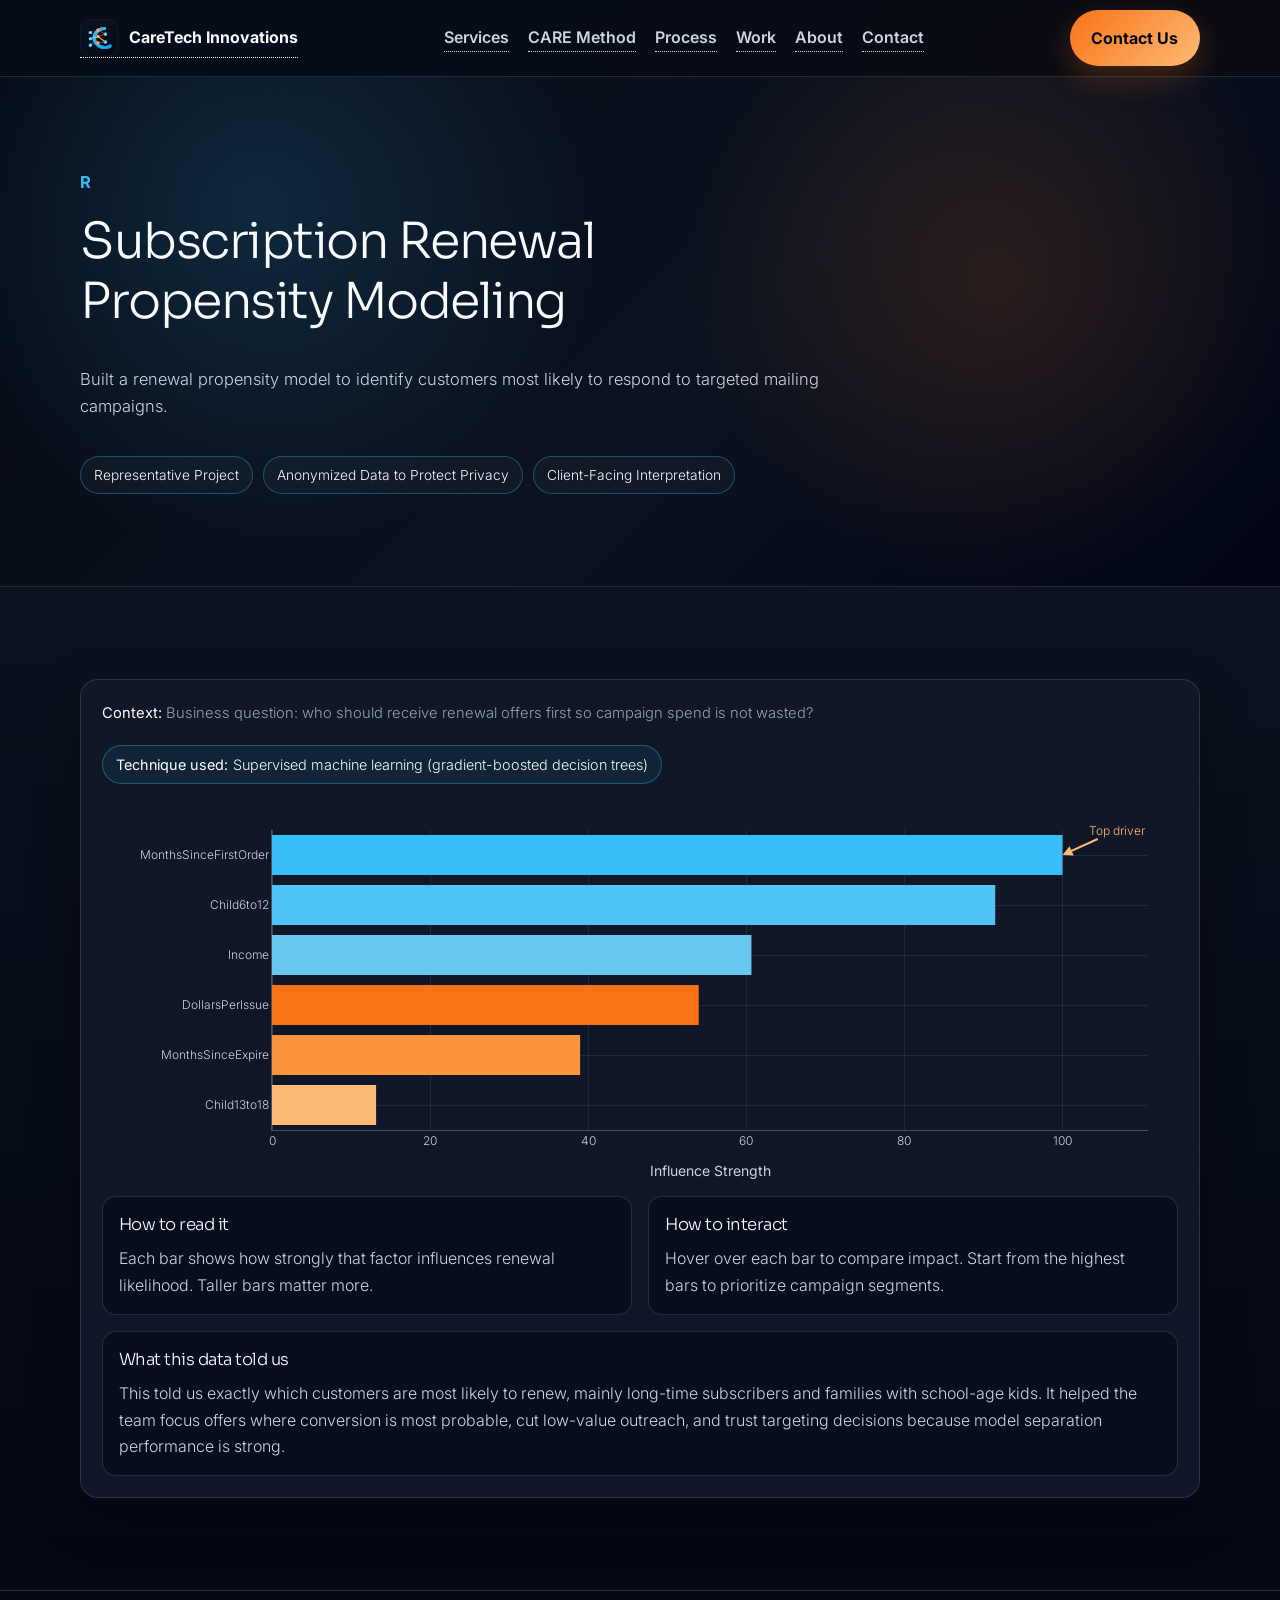
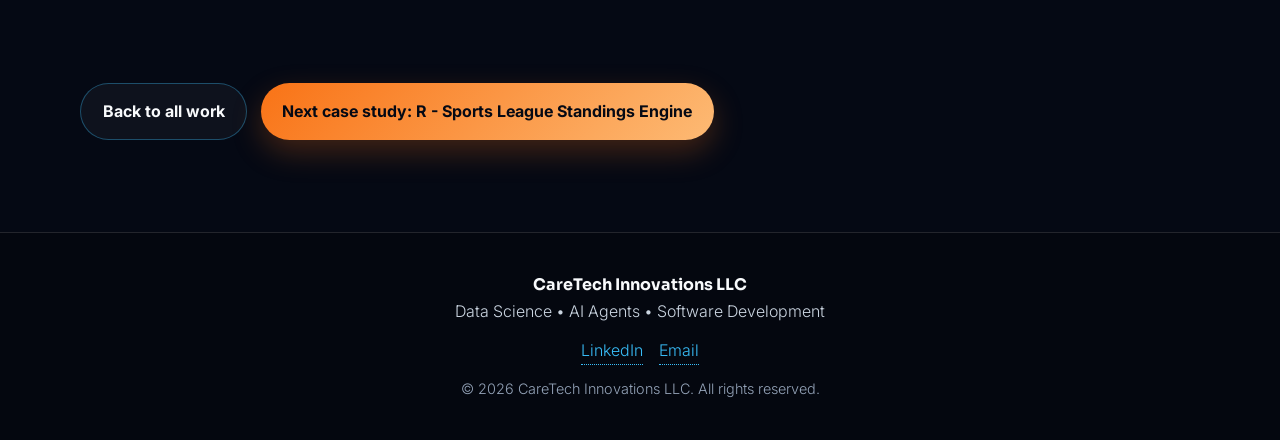
==== case.html @ e0ca9575 "Improvements" ====
<!DOCTYPE html>
<html lang="en">
  <head>
    <meta charset="utf-8" />
    <meta name="viewport" content="width=device-width, initial-scale=1" />
    <title>Case Details | CareTech Innovations LLC</title>
    <meta
      name="description"
      content="Focused case details with one interactive dashboard, interpretation, and concise business conclusions."
    />
    <link rel="preconnect" href="https://fonts.googleapis.com" />
    <link rel="preconnect" href="https://fonts.gstatic.com" crossorigin />
    <link
      href="https://fonts.googleapis.com/css2?family=Inter:wght@400;500;600;700;800&family=Sora:wght@500;600;700;800&display=swap"
      rel="stylesheet"
    />
    <link rel="stylesheet" href="assets/css/main.css" />
    <link rel="stylesheet" href="assets/css/custom.css" />
    <noscript><link rel="stylesheet" href="assets/css/noscript.css" /></noscript>
  </head>
  <body data-page="case">
    <header class="site-header">
      <div class="container nav-wrap">
        <a class="brand" href="index.html#top" aria-label="CareTech Innovations homepage">
          <img src="images/caretech-logo.svg" alt="CareTech Innovations logo" />
          <span>CareTech Innovations</span>
        </a>
        <nav class="site-nav" aria-label="Primary navigation">
          <a href="index.html#services">Services</a>
          <a href="index.html#care">CARE Method</a>
          <a href="index.html#process">Process</a>
          <a href="work.html">Work</a>
          <a href="index.html#about">About</a>
          <a href="index.html#contact">Contact</a>
        </nav>
        <a class="btn btn-primary nav-cta" href="index.html#contact">Contact Us</a>
      </div>
    </header>

    <main id="top">
      <section class="section work-hero">
        <div class="container">
          <header class="section-head">
            <p id="case-track" class="eyebrow">Case</p>
            <h1 id="case-title">Case title</h1>
            <p id="case-summary"></p>
          </header>
          <div class="work-hero-tags">
            <span>Representative Project</span>
            <span>Anonymized Data to Protect Privacy</span>
            <span>Client-Facing Interpretation</span>
          </div>
        </div>
      </section>

      <section class="section section-alt">
        <div class="container">
          <article class="chart-panel case-panel">
            <p class="work-meta case-context"><strong>Context:</strong> <span id="case-context"></span></p>
            <p class="case-technique"><strong>Technique used:</strong> <span id="case-technique"></span></p>

            <div class="demo-controls is-hidden" id="case-controls">
              <button type="button" class="filter-chip metric-chip is-active" data-metric="distance_km">Distance</button>
              <button type="button" class="filter-chip metric-chip" data-metric="climb_m">Climb</button>
              <button type="button" class="filter-chip metric-chip" data-metric="activity_count">Volume</button>
            </div>

            <div id="case-chart" class="chart-canvas" aria-label="Case chart"></div>

            <div id="sql-viewer" class="sql-viewer is-hidden">
              <div class="demo-controls">
                <label for="sql-case-select">SQL scenario</label>
                <select id="sql-case-select"></select>
              </div>
              <p id="sql-case-question" class="work-meta"></p>
              <pre id="sql-case-query" class="sql-query-block"></pre>
              <div class="table-wrap">
                <table class="result-table">
                  <thead>
                    <tr id="sql-case-head"></tr>
                  </thead>
                  <tbody id="sql-case-body"></tbody>
                </table>
              </div>
            </div>

            <div class="case-guidance-grid">
              <article class="guidance-card">
                <h3>How to read it</h3>
                <p id="case-how-read"></p>
              </article>
              <article class="guidance-card">
                <h3>How to interact</h3>
                <p id="case-interact"></p>
              </article>
            </div>

            <article class="case-conclusion">
              <h3>What this data told us</h3>
              <p id="case-conclusion"></p>
            </article>
          </article>
        </div>
      </section>

      <section class="section">
        <div class="container">
          <div class="case-nav">
            <a class="btn btn-secondary" href="work.html">Back to all work</a>
            <a id="next-case-link" class="btn btn-primary" href="work.html">Next case study</a>
          </div>
        </div>
      </section>
    </main>

    <footer class="site-footer">
      <div class="container footer-wrap">
        <p class="footer-brand">CareTech Innovations LLC</p>
        <p>Data Science • AI Agents • Software Development</p>
        <div class="footer-links" aria-label="Social and contact links">
          <a
            href="https://www.linkedin.com/in/carlos-ribadeneira-espinoza"
            target="_blank"
            rel="noopener noreferrer"
          >
            LinkedIn
          </a>
          <a href="mailto:carlos@caretechstudio.com">Email</a>
        </div>
        <p class="copyright">© 2026 CareTech Innovations LLC. All rights reserved.</p>
      </div>
    </footer>

    <script src="https://cdn.plot.ly/plotly-2.35.2.min.js"></script>
    <script src="assets/js/dashboard.js"></script>
  </body>
</html>
---- assets/css/main.css ----
@import url(fontawesome-all.min.css);
@import 'https://fonts.googleapis.com/css?family=Source+Sans+Pro:300,400';

/*
	Stellar by HTML5 UP
	html5up.net | @ajlkn
	Free for personal and commercial use under the CCA 3.0 license (html5up.net/license)
*/

html, body, div, span, applet, object,
iframe, h1, h2, h3, h4, h5, h6, p, blockquote,
pre, a, abbr, acronym, address, big, cite,
code, del, dfn, em, img, ins, kbd, q, s, samp,
small, strike, strong, sub, sup, tt, var, b,
u, i, center, dl, dt, dd, ol, ul, li, fieldset,
form, label, legend, table, caption, tbody,
tfoot, thead, tr, th, td, article, aside,
canvas, details, embed, figure, figcaption,
footer, header, hgroup, menu, nav, output, ruby,
section, summary, time, mark, audio, video {
	margin: 0;
	padding: 0;
	border: 0;
	font-size: 100%;
	font: inherit;
	vertical-align: baseline;}

article, aside, details, figcaption, figure,
footer, header, hgroup, menu, nav, section {
	display: block;}

body {
	line-height: 1;
}

ol, ul {
	list-style: none;
}

blockquote, q {
	quotes: none;
}

	blockquote:before, blockquote:after, q:before, q:after {
		content: '';
		content: none;
	}

table {
	border-collapse: collapse;
	border-spacing: 0;
}

body {
	-webkit-text-size-adjust: none;
}

mark {
	background-color: transparent;
	color: inherit;
}

input::-moz-focus-inner {
	border: 0;
	padding: 0;
}

input, select, textarea {
	-moz-appearance: none;
	-webkit-appearance: none;
	-ms-appearance: none;
	appearance: none;
}

/* Basic */

	@-ms-viewport {
		width: device-width;
	}

	body {
		-ms-overflow-style: scrollbar;
	}

	@media screen and (max-width: 480px) {

		html, body {
			min-width: 320px;
		}

	}

	html {
		box-sizing: border-box;
	}

	*, *:before, *:after {
		box-sizing: inherit;
	}

	body {
		background-color: #935d8c;
		background-image: url("images/overlay.png"), -moz-linear-gradient(45deg, #e37682 15%, #5f4d93 85%);
		background-image: url("images/overlay.png"), -webkit-linear-gradient(45deg, #e37682 15%, #5f4d93 85%);
		background-image: url("images/overlay.png"), -ms-linear-gradient(45deg, #e37682 15%, #5f4d93 85%);
		background-image: url("images/overlay.png"), linear-gradient(45deg, #e37682 15%, #5f4d93 85%);
	}

		body.is-preload *, body.is-preload *:before, body.is-preload *:after {
			-moz-animation: none !important;
			-webkit-animation: none !important;
			-ms-animation: none !important;
			animation: none !important;
			-moz-transition: none !important;
			-webkit-transition: none !important;
			-ms-transition: none !important;
			transition: none !important;
		}

/* Type */

	body {
		background-color: #935d8c;
		color: rgba(255, 255, 255, 0.65);
	}

	body, input, select, textarea {
		font-family: "Source Sans Pro", Helvetica, sans-serif;
		font-size: 17pt;
		font-weight: 300;
		line-height: 1.65;
	}

		@media screen and (max-width: 1680px) {

			body, input, select, textarea {
				font-size: 14pt;
			}

		}

		@media screen and (max-width: 1280px) {

			body, input, select, textarea {
				font-size: 12pt;
			}

		}

		@media screen and (max-width: 360px) {

			body, input, select, textarea {
				font-size: 11pt;
			}

		}

	a {
		-moz-transition: color 0.2s ease, border-bottom 0.2s ease;
		-webkit-transition: color 0.2s ease, border-bottom 0.2s ease;
		-ms-transition: color 0.2s ease, border-bottom 0.2s ease;
		transition: color 0.2s ease, border-bottom 0.2s ease;
		text-decoration: none;
		border-bottom: dotted 1px;
		color: inherit;
	}

		a:hover {
			border-bottom-color: transparent;
		}

	strong, b {
		font-weight: 400;
	}

	em, i {
		font-style: italic;
	}

	p {
		margin: 0 0 2em 0;
	}

		p.content {
			-moz-columns: 20em 2;
			-webkit-columns: 20em 2;
			-ms-columns: 20em 2;
			columns: 20em 2;
			-moz-column-gap: 2em;
			-webkit-column-gap: 2em;
			-ms-column-gap: 2em;
			column-gap: 2em;
			text-align: justify;
		}

	h1, h2, h3, h4, h5, h6 {
		font-weight: 300;
		line-height: 1.5;
		margin: 0 0 0.7em 0;
		letter-spacing: -0.025em;
	}

		h1 a, h2 a, h3 a, h4 a, h5 a, h6 a {
			color: inherit;
			text-decoration: none;
		}

	h1 {
		font-size: 2.5em;
		line-height: 1.2;
	}

	h2 {
		font-size: 1.5em;
	}

	h3 {
		font-size: 1.25em;
	}

	h4 {
		font-size: 1.1em;
	}

	h5 {
		font-size: 0.9em;
	}

	h6 {
		font-size: 0.7em;
	}

	@media screen and (max-width: 736px) {

		h1 {
			font-size: 2em;
		}

	}

	sub {
		font-size: 0.8em;
		position: relative;
		top: 0.5em;
	}

	sup {
		font-size: 0.8em;
		position: relative;
		top: -0.5em;
	}

	blockquote {
		border-left: solid 4px;
		font-style: italic;
		margin: 0 0 2em 0;
		padding: 0.5em 0 0.5em 2em;
	}

	code {
		border-radius: 8px;
		border: solid 1px;
		font-family: "Courier New", monospace;
		font-size: 0.9em;
		margin: 0 0.25em;
		padding: 0.25em 0.65em;
	}

	pre {
		-webkit-overflow-scrolling: touch;
		font-family: "Courier New", monospace;
		font-size: 0.9em;
		margin: 0 0 2em 0;
	}

		pre code {
			display: block;
			line-height: 1.75;
			padding: 1em 1.5em;
			overflow-x: auto;
		}

	hr {
		border: 0;
		border-bottom: solid 1px;
		margin: 2em 0;
	}

		hr.major {
			margin: 3em 0;
		}

	.align-left {
		text-align: left;
	}

	.align-center {
		text-align: center;
	}

	.align-right {
		text-align: right;
	}

	input, select, textarea {
		color: #ffffff;
	}

	a:hover {
		color: #ffffff;
	}

	strong, b {
		color: #ffffff;
	}

	h1, h2, h3, h4, h5, h6 {
		color: #ffffff;
	}

	blockquote {
		border-left-color: rgba(255, 255, 255, 0.35);
	}

	code {
		background: rgba(255, 255, 255, 0.075);
		border-color: rgba(255, 255, 255, 0.35);
	}

	hr {
		border-bottom-color: rgba(255, 255, 255, 0.35);
	}

/* Row */

	.row {
		display: flex;
		flex-wrap: wrap;
		box-sizing: border-box;
		align-items: stretch;
	}

		.row > * {
			box-sizing: border-box;
		}

		.row.gtr-uniform > * > :last-child {
			margin-bottom: 0;
		}

		.row.aln-left {
			justify-content: flex-start;
		}

		.row.aln-center {
			justify-content: center;
		}

		.row.aln-right {
			justify-content: flex-end;
		}

		.row.aln-top {
			align-items: flex-start;
		}

		.row.aln-middle {
			align-items: center;
		}

		.row.aln-bottom {
			align-items: flex-end;
		}

		.row > .imp {
			order: -1;
		}

		.row > .col-1 {
			width: 8.33333%;
		}

		.row > .off-1 {
			margin-left: 8.33333%;
		}

		.row > .col-2 {
			width: 16.66667%;
		}

		.row > .off-2 {
			margin-left: 16.66667%;
		}

		.row > .col-3 {
			width: 25%;
		}

		.row > .off-3 {
			margin-left: 25%;
		}

		.row > .col-4 {
			width: 33.33333%;
		}

		.row > .off-4 {
			margin-left: 33.33333%;
		}

		.row > .col-5 {
			width: 41.66667%;
		}

		.row > .off-5 {
			margin-left: 41.66667%;
		}

		.row > .col-6 {
			width: 50%;
		}

		.row > .off-6 {
			margin-left: 50%;
		}

		.row > .col-7 {
			width: 58.33333%;
		}

		.row > .off-7 {
			margin-left: 58.33333%;
		}

		.row > .col-8 {
			width: 66.66667%;
		}

		.row > .off-8 {
			margin-left: 66.66667%;
		}

		.row > .col-9 {
			width: 75%;
		}

		.row > .off-9 {
			margin-left: 75%;
		}

		.row > .col-10 {
			width: 83.33333%;
		}

		.row > .off-10 {
			margin-left: 83.33333%;
		}

		.row > .col-11 {
			width: 91.66667%;
		}

		.row > .off-11 {
			margin-left: 91.66667%;
		}

		.row > .col-12 {
			width: 100%;
		}

		.row > .off-12 {
			margin-left: 100%;
		}

		.row.gtr-0 {
			margin-top: 0;
			margin-left: 0em;
		}

			.row.gtr-0 > * {
				padding: 0 0 0 0em;
			}

			.row.gtr-0.gtr-uniform {
				margin-top: 0em;
			}

				.row.gtr-0.gtr-uniform > * {
					padding-top: 0em;
				}

		.row.gtr-25 {
			margin-top: 0;
			margin-left: -0.375em;
		}

			.row.gtr-25 > * {
				padding: 0 0 0 0.375em;
			}

			.row.gtr-25.gtr-uniform {
				margin-top: -0.375em;
			}

				.row.gtr-25.gtr-uniform > * {
					padding-top: 0.375em;
				}

		.row.gtr-50 {
			margin-top: 0;
			margin-left: -0.75em;
		}

			.row.gtr-50 > * {
				padding: 0 0 0 0.75em;
			}

			.row.gtr-50.gtr-uniform {
				margin-top: -0.75em;
			}

				.row.gtr-50.gtr-uniform > * {
					padding-top: 0.75em;
				}

		.row {
			margin-top: 0;
			margin-left: -1.5em;
		}

			.row > * {
				padding: 0 0 0 1.5em;
			}

			.row.gtr-uniform {
				margin-top: -1.5em;
			}

				.row.gtr-uniform > * {
					padding-top: 1.5em;
				}

		.row.gtr-150 {
			margin-top: 0;
			margin-left: -2.25em;
		}

			.row.gtr-150 > * {
				padding: 0 0 0 2.25em;
			}

			.row.gtr-150.gtr-uniform {
				margin-top: -2.25em;
			}

				.row.gtr-150.gtr-uniform > * {
					padding-top: 2.25em;
				}

		.row.gtr-200 {
			margin-top: 0;
			margin-left: -3em;
		}

			.row.gtr-200 > * {
				padding: 0 0 0 3em;
			}

			.row.gtr-200.gtr-uniform {
				margin-top: -3em;
			}

				.row.gtr-200.gtr-uniform > * {
					padding-top: 3em;
				}

		@media screen and (max-width: 1680px) {

			.row {
				display: flex;
				flex-wrap: wrap;
				box-sizing: border-box;
				align-items: stretch;
			}

				.row > * {
					box-sizing: border-box;
				}

				.row.gtr-uniform > * > :last-child {
					margin-bottom: 0;
				}

				.row.aln-left {
					justify-content: flex-start;
				}

				.row.aln-center {
					justify-content: center;
				}

				.row.aln-right {
					justify-content: flex-end;
				}

				.row.aln-top {
					align-items: flex-start;
				}

				.row.aln-middle {
					align-items: center;
				}

				.row.aln-bottom {
					align-items: flex-end;
				}

				.row > .imp-xlarge {
					order: -1;
				}

				.row > .col-1-xlarge {
					width: 8.33333%;
				}

				.row > .off-1-xlarge {
					margin-left: 8.33333%;
				}

				.row > .col-2-xlarge {
					width: 16.66667%;
				}

				.row > .off-2-xlarge {
					margin-left: 16.66667%;
				}

				.row > .col-3-xlarge {
					width: 25%;
				}

				.row > .off-3-xlarge {
					margin-left: 25%;
				}

				.row > .col-4-xlarge {
					width: 33.33333%;
				}

				.row > .off-4-xlarge {
					margin-left: 33.33333%;
				}

				.row > .col-5-xlarge {
					width: 41.66667%;
				}

				.row > .off-5-xlarge {
					margin-left: 41.66667%;
				}

				.row > .col-6-xlarge {
					width: 50%;
				}

				.row > .off-6-xlarge {
					margin-left: 50%;
				}

				.row > .col-7-xlarge {
					width: 58.33333%;
				}

				.row > .off-7-xlarge {
					margin-left: 58.33333%;
				}

				.row > .col-8-xlarge {
					width: 66.66667%;
				}

				.row > .off-8-xlarge {
					margin-left: 66.66667%;
				}

				.row > .col-9-xlarge {
					width: 75%;
				}

				.row > .off-9-xlarge {
					margin-left: 75%;
				}

				.row > .col-10-xlarge {
					width: 83.33333%;
				}

				.row > .off-10-xlarge {
					margin-left: 83.33333%;
				}

				.row > .col-11-xlarge {
					width: 91.66667%;
				}

				.row > .off-11-xlarge {
					margin-left: 91.66667%;
				}

				.row > .col-12-xlarge {
					width: 100%;
				}

				.row > .off-12-xlarge {
					margin-left: 100%;
				}

				.row.gtr-0 {
					margin-top: 0;
					margin-left: 0em;
				}

					.row.gtr-0 > * {
						padding: 0 0 0 0em;
					}

					.row.gtr-0.gtr-uniform {
						margin-top: 0em;
					}

						.row.gtr-0.gtr-uniform > * {
							padding-top: 0em;
						}

				.row.gtr-25 {
					margin-top: 0;
					margin-left: -0.375em;
				}

					.row.gtr-25 > * {
						padding: 0 0 0 0.375em;
					}

					.row.gtr-25.gtr-uniform {
						margin-top: -0.375em;
					}

						.row.gtr-25.gtr-uniform > * {
							padding-top: 0.375em;
						}

				.row.gtr-50 {
					margin-top: 0;
					margin-left: -0.75em;
				}

					.row.gtr-50 > * {
						padding: 0 0 0 0.75em;
					}

					.row.gtr-50.gtr-uniform {
						margin-top: -0.75em;
					}

						.row.gtr-50.gtr-uniform > * {
							padding-top: 0.75em;
						}

				.row {
					margin-top: 0;
					margin-left: -1.5em;
				}

					.row > * {
						padding: 0 0 0 1.5em;
					}

					.row.gtr-uniform {
						margin-top: -1.5em;
					}

						.row.gtr-uniform > * {
							padding-top: 1.5em;
						}

				.row.gtr-150 {
					margin-top: 0;
					margin-left: -2.25em;
				}

					.row.gtr-150 > * {
						padding: 0 0 0 2.25em;
					}

					.row.gtr-150.gtr-uniform {
						margin-top: -2.25em;
					}

						.row.gtr-150.gtr-uniform > * {
							padding-top: 2.25em;
						}

				.row.gtr-200 {
					margin-top: 0;
					margin-left: -3em;
				}

					.row.gtr-200 > * {
						padding: 0 0 0 3em;
					}

					.row.gtr-200.gtr-uniform {
						margin-top: -3em;
					}

						.row.gtr-200.gtr-uniform > * {
							padding-top: 3em;
						}

		}

		@media screen and (max-width: 1280px) {

			.row {
				display: flex;
				flex-wrap: wrap;
				box-sizing: border-box;
				align-items: stretch;
			}

				.row > * {
					box-sizing: border-box;
				}

				.row.gtr-uniform > * > :last-child {
					margin-bottom: 0;
				}

				.row.aln-left {
					justify-content: flex-start;
				}

				.row.aln-center {
					justify-content: center;
				}

				.row.aln-right {
					justify-content: flex-end;
				}

				.row.aln-top {
					align-items: flex-start;
				}

				.row.aln-middle {
					align-items: center;
				}

				.row.aln-bottom {
					align-items: flex-end;
				}

				.row > .imp-large {
					order: -1;
				}

				.row > .col-1-large {
					width: 8.33333%;
				}

				.row > .off-1-large {
					margin-left: 8.33333%;
				}

				.row > .col-2-large {
					width: 16.66667%;
				}

				.row > .off-2-large {
					margin-left: 16.66667%;
				}

				.row > .col-3-large {
					width: 25%;
				}

				.row > .off-3-large {
					margin-left: 25%;
				}

				.row > .col-4-large {
					width: 33.33333%;
				}

				.row > .off-4-large {
					margin-left: 33.33333%;
				}

				.row > .col-5-large {
					width: 41.66667%;
				}

				.row > .off-5-large {
					margin-left: 41.66667%;
				}

				.row > .col-6-large {
					width: 50%;
				}

				.row > .off-6-large {
					margin-left: 50%;
				}

				.row > .col-7-large {
					width: 58.33333%;
				}

				.row > .off-7-large {
					margin-left: 58.33333%;
				}

				.row > .col-8-large {
					width: 66.66667%;
				}

				.row > .off-8-large {
					margin-left: 66.66667%;
				}

				.row > .col-9-large {
					width: 75%;
				}

				.row > .off-9-large {
					margin-left: 75%;
				}

				.row > .col-10-large {
					width: 83.33333%;
				}

				.row > .off-10-large {
					margin-left: 83.33333%;
				}

				.row > .col-11-large {
					width: 91.66667%;
				}

				.row > .off-11-large {
					margin-left: 91.66667%;
				}

				.row > .col-12-large {
					width: 100%;
				}

				.row > .off-12-large {
					margin-left: 100%;
				}

				.row.gtr-0 {
					margin-top: 0;
					margin-left: 0em;
				}

					.row.gtr-0 > * {
						padding: 0 0 0 0em;
					}

					.row.gtr-0.gtr-uniform {
						margin-top: 0em;
					}

						.row.gtr-0.gtr-uniform > * {
							padding-top: 0em;
						}

				.row.gtr-25 {
					margin-top: 0;
					margin-left: -0.375em;
				}

					.row.gtr-25 > * {
						padding: 0 0 0 0.375em;
					}

					.row.gtr-25.gtr-uniform {
						margin-top: -0.375em;
					}

						.row.gtr-25.gtr-uniform > * {
							padding-top: 0.375em;
						}

				.row.gtr-50 {
					margin-top: 0;
					margin-left: -0.75em;
				}

					.row.gtr-50 > * {
						padding: 0 0 0 0.75em;
					}

					.row.gtr-50.gtr-uniform {
						margin-top: -0.75em;
					}

						.row.gtr-50.gtr-uniform > * {
							padding-top: 0.75em;
						}

				.row {
					margin-top: 0;
					margin-left: -1.5em;
				}

					.row > * {
						padding: 0 0 0 1.5em;
					}

					.row.gtr-uniform {
						margin-top: -1.5em;
					}

						.row.gtr-uniform > * {
							padding-top: 1.5em;
						}

				.row.gtr-150 {
					margin-top: 0;
					margin-left: -2.25em;
				}

					.row.gtr-150 > * {
						padding: 0 0 0 2.25em;
					}

					.row.gtr-150.gtr-uniform {
						margin-top: -2.25em;
					}

						.row.gtr-150.gtr-uniform > * {
							padding-top: 2.25em;
						}

				.row.gtr-200 {
					margin-top: 0;
					margin-left: -3em;
				}

					.row.gtr-200 > * {
						padding: 0 0 0 3em;
					}

					.row.gtr-200.gtr-uniform {
						margin-top: -3em;
					}

						.row.gtr-200.gtr-uniform > * {
							padding-top: 3em;
						}

		}

		@media screen and (max-width: 980px) {

			.row {
				display: flex;
				flex-wrap: wrap;
				box-sizing: border-box;
				align-items: stretch;
			}

				.row > * {
					box-sizing: border-box;
				}

				.row.gtr-uniform > * > :last-child {
					margin-bottom: 0;
				}

				.row.aln-left {
					justify-content: flex-start;
				}

				.row.aln-center {
					justify-content: center;
				}

				.row.aln-right {
					justify-content: flex-end;
				}

				.row.aln-top {
					align-items: flex-start;
				}

				.row.aln-middle {
					align-items: center;
				}

				.row.aln-bottom {
					align-items: flex-end;
				}

				.row > .imp-medium {
					order: -1;
				}

				.row > .col-1-medium {
					width: 8.33333%;
				}

				.row > .off-1-medium {
					margin-left: 8.33333%;
				}

				.row > .col-2-medium {
					width: 16.66667%;
				}

				.row > .off-2-medium {
					margin-left: 16.66667%;
				}

				.row > .col-3-medium {
					width: 25%;
				}

				.row > .off-3-medium {
					margin-left: 25%;
				}

				.row > .col-4-medium {
					width: 33.33333%;
				}

				.row > .off-4-medium {
					margin-left: 33.33333%;
				}

				.row > .col-5-medium {
					width: 41.66667%;
				}

				.row > .off-5-medium {
					margin-left: 41.66667%;
				}

				.row > .col-6-medium {
					width: 50%;
				}

				.row > .off-6-medium {
					margin-left: 50%;
				}

				.row > .col-7-medium {
					width: 58.33333%;
				}

				.row > .off-7-medium {
					margin-left: 58.33333%;
				}

				.row > .col-8-medium {
					width: 66.66667%;
				}

				.row > .off-8-medium {
					margin-left: 66.66667%;
				}

				.row > .col-9-medium {
					width: 75%;
				}

				.row > .off-9-medium {
					margin-left: 75%;
				}

				.row > .col-10-medium {
					width: 83.33333%;
				}

				.row > .off-10-medium {
					margin-left: 83.33333%;
				}

				.row > .col-11-medium {
					width: 91.66667%;
				}

				.row > .off-11-medium {
					margin-left: 91.66667%;
				}

				.row > .col-12-medium {
					width: 100%;
				}

				.row > .off-12-medium {
					margin-left: 100%;
				}

				.row.gtr-0 {
					margin-top: 0;
					margin-left: 0em;
				}

					.row.gtr-0 > * {
						padding: 0 0 0 0em;
					}

					.row.gtr-0.gtr-uniform {
						margin-top: 0em;
					}

						.row.gtr-0.gtr-uniform > * {
							padding-top: 0em;
						}

				.row.gtr-25 {
					margin-top: 0;
					margin-left: -0.375em;
				}

					.row.gtr-25 > * {
						padding: 0 0 0 0.375em;
					}

					.row.gtr-25.gtr-uniform {
						margin-top: -0.375em;
					}

						.row.gtr-25.gtr-uniform > * {
							padding-top: 0.375em;
						}

				.row.gtr-50 {
					margin-top: 0;
					margin-left: -0.75em;
				}

					.row.gtr-50 > * {
						padding: 0 0 0 0.75em;
					}

					.row.gtr-50.gtr-uniform {
						margin-top: -0.75em;
					}

						.row.gtr-50.gtr-uniform > * {
							padding-top: 0.75em;
						}

				.row {
					margin-top: 0;
					margin-left: -1.5em;
				}

					.row > * {
						padding: 0 0 0 1.5em;
					}

					.row.gtr-uniform {
						margin-top: -1.5em;
					}

						.row.gtr-uniform > * {
							padding-top: 1.5em;
						}

				.row.gtr-150 {
					margin-top: 0;
					margin-left: -2.25em;
				}

					.row.gtr-150 > * {
						padding: 0 0 0 2.25em;
					}

					.row.gtr-150.gtr-uniform {
						margin-top: -2.25em;
					}

						.row.gtr-150.gtr-uniform > * {
							padding-top: 2.25em;
						}

				.row.gtr-200 {
					margin-top: 0;
					margin-left: -3em;
				}

					.row.gtr-200 > * {
						padding: 0 0 0 3em;
					}

					.row.gtr-200.gtr-uniform {
						margin-top: -3em;
					}

						.row.gtr-200.gtr-uniform > * {
							padding-top: 3em;
						}

		}

		@media screen and (max-width: 736px) {

			.row {
				display: flex;
				flex-wrap: wrap;
				box-sizing: border-box;
				align-items: stretch;
			}

				.row > * {
					box-sizing: border-box;
				}

				.row.gtr-uniform > * > :last-child {
					margin-bottom: 0;
				}

				.row.aln-left {
					justify-content: flex-start;
				}

				.row.aln-center {
					justify-content: center;
				}

				.row.aln-right {
					justify-content: flex-end;
				}

				.row.aln-top {
					align-items: flex-start;
				}

				.row.aln-middle {
					align-items: center;
				}

				.row.aln-bottom {
					align-items: flex-end;
				}

				.row > .imp-small {
					order: -1;
				}

				.row > .col-1-small {
					width: 8.33333%;
				}

				.row > .off-1-small {
					margin-left: 8.33333%;
				}

				.row > .col-2-small {
					width: 16.66667%;
				}

				.row > .off-2-small {
					margin-left: 16.66667%;
				}

				.row > .col-3-small {
					width: 25%;
				}

				.row > .off-3-small {
					margin-left: 25%;
				}

				.row > .col-4-small {
					width: 33.33333%;
				}

				.row > .off-4-small {
					margin-left: 33.33333%;
				}

				.row > .col-5-small {
					width: 41.66667%;
				}

				.row > .off-5-small {
					margin-left: 41.66667%;
				}

				.row > .col-6-small {
					width: 50%;
				}

				.row > .off-6-small {
					margin-left: 50%;
				}

				.row > .col-7-small {
					width: 58.33333%;
				}

				.row > .off-7-small {
					margin-left: 58.33333%;
				}

				.row > .col-8-small {
					width: 66.66667%;
				}

				.row > .off-8-small {
					margin-left: 66.66667%;
				}

				.row > .col-9-small {
					width: 75%;
				}

				.row > .off-9-small {
					margin-left: 75%;
				}

				.row > .col-10-small {
					width: 83.33333%;
				}

				.row > .off-10-small {
					margin-left: 83.33333%;
				}

				.row > .col-11-small {
					width: 91.66667%;
				}

				.row > .off-11-small {
					margin-left: 91.66667%;
				}

				.row > .col-12-small {
					width: 100%;
				}

				.row > .off-12-small {
					margin-left: 100%;
				}

				.row.gtr-0 {
					margin-top: 0;
					margin-left: 0em;
				}

					.row.gtr-0 > * {
						padding: 0 0 0 0em;
					}

					.row.gtr-0.gtr-uniform {
						margin-top: 0em;
					}

						.row.gtr-0.gtr-uniform > * {
							padding-top: 0em;
						}

				.row.gtr-25 {
					margin-top: 0;
					margin-left: -0.25em;
				}

					.row.gtr-25 > * {
						padding: 0 0 0 0.25em;
					}

					.row.gtr-25.gtr-uniform {
						margin-top: -0.25em;
					}

						.row.gtr-25.gtr-uniform > * {
							padding-top: 0.25em;
						}

				.row.gtr-50 {
					margin-top: 0;
					margin-left: -0.5em;
				}

					.row.gtr-50 > * {
						padding: 0 0 0 0.5em;
					}

					.row.gtr-50.gtr-uniform {
						margin-top: -0.5em;
					}

						.row.gtr-50.gtr-uniform > * {
							padding-top: 0.5em;
						}

				.row {
					margin-top: 0;
					margin-left: -1em;
				}

					.row > * {
						padding: 0 0 0 1em;
					}

					.row.gtr-uniform {
						margin-top: -1em;
					}

						.row.gtr-uniform > * {
							padding-top: 1em;
						}

				.row.gtr-150 {
					margin-top: 0;
					margin-left: -1.5em;
				}

					.row.gtr-150 > * {
						padding: 0 0 0 1.5em;
					}

					.row.gtr-150.gtr-uniform {
						margin-top: -1.5em;
					}

						.row.gtr-150.gtr-uniform > * {
							padding-top: 1.5em;
						}

				.row.gtr-200 {
					margin-top: 0;
					margin-left: -2em;
				}

					.row.gtr-200 > * {
						padding: 0 0 0 2em;
					}

					.row.gtr-200.gtr-uniform {
						margin-top: -2em;
					}

						.row.gtr-200.gtr-uniform > * {
							padding-top: 2em;
						}

		}

		@media screen and (max-width: 480px) {

			.row {
				display: flex;
				flex-wrap: wrap;
				box-sizing: border-box;
				align-items: stretch;
			}

				.row > * {
					box-sizing: border-box;
				}

				.row.gtr-uniform > * > :last-child {
					margin-bottom: 0;
				}

				.row.aln-left {
					justify-content: flex-start;
				}

				.row.aln-center {
					justify-content: center;
				}

				.row.aln-right {
					justify-content: flex-end;
				}

				.row.aln-top {
					align-items: flex-start;
				}

				.row.aln-middle {
					align-items: center;
				}

				.row.aln-bottom {
					align-items: flex-end;
				}

				.row > .imp-xsmall {
					order: -1;
				}

				.row > .col-1-xsmall {
					width: 8.33333%;
				}

				.row > .off-1-xsmall {
					margin-left: 8.33333%;
				}

				.row > .col-2-xsmall {
					width: 16.66667%;
				}

				.row > .off-2-xsmall {
					margin-left: 16.66667%;
				}

				.row > .col-3-xsmall {
					width: 25%;
				}

				.row > .off-3-xsmall {
					margin-left: 25%;
				}

				.row > .col-4-xsmall {
					width: 33.33333%;
				}

				.row > .off-4-xsmall {
					margin-left: 33.33333%;
				}

				.row > .col-5-xsmall {
					width: 41.66667%;
				}

				.row > .off-5-xsmall {
					margin-left: 41.66667%;
				}

				.row > .col-6-xsmall {
					width: 50%;
				}

				.row > .off-6-xsmall {
					margin-left: 50%;
				}

				.row > .col-7-xsmall {
					width: 58.33333%;
				}

				.row > .off-7-xsmall {
					margin-left: 58.33333%;
				}

				.row > .col-8-xsmall {
					width: 66.66667%;
				}

				.row > .off-8-xsmall {
					margin-left: 66.66667%;
				}

				.row > .col-9-xsmall {
					width: 75%;
				}

				.row > .off-9-xsmall {
					margin-left: 75%;
				}

				.row > .col-10-xsmall {
					width: 83.33333%;
				}

				.row > .off-10-xsmall {
					margin-left: 83.33333%;
				}

				.row > .col-11-xsmall {
					width: 91.66667%;
				}

				.row > .off-11-xsmall {
					margin-left: 91.66667%;
				}

				.row > .col-12-xsmall {
					width: 100%;
				}

				.row > .off-12-xsmall {
					margin-left: 100%;
				}

				.row.gtr-0 {
					margin-top: 0;
					margin-left: 0em;
				}

					.row.gtr-0 > * {
						padding: 0 0 0 0em;
					}

					.row.gtr-0.gtr-uniform {
						margin-top: 0em;
					}

						.row.gtr-0.gtr-uniform > * {
							padding-top: 0em;
						}

				.row.gtr-25 {
					margin-top: 0;
					margin-left: -0.3125em;
				}

					.row.gtr-25 > * {
						padding: 0 0 0 0.3125em;
					}

					.row.gtr-25.gtr-uniform {
						margin-top: -0.3125em;
					}

						.row.gtr-25.gtr-uniform > * {
							padding-top: 0.3125em;
						}

				.row.gtr-50 {
					margin-top: 0;
					margin-left: -0.625em;
				}

					.row.gtr-50 > * {
						padding: 0 0 0 0.625em;
					}

					.row.gtr-50.gtr-uniform {
						margin-top: -0.625em;
					}

						.row.gtr-50.gtr-uniform > * {
							padding-top: 0.625em;
						}

				.row {
					margin-top: 0;
					margin-left: -1.25em;
				}

					.row > * {
						padding: 0 0 0 1.25em;
					}

					.row.gtr-uniform {
						margin-top: -1.25em;
					}

						.row.gtr-uniform > * {
							padding-top: 1.25em;
						}

				.row.gtr-150 {
					margin-top: 0;
					margin-left: -1.875em;
				}

					.row.gtr-150 > * {
						padding: 0 0 0 1.875em;
					}

					.row.gtr-150.gtr-uniform {
						margin-top: -1.875em;
					}

						.row.gtr-150.gtr-uniform > * {
							padding-top: 1.875em;
						}

				.row.gtr-200 {
					margin-top: 0;
					margin-left: -2.5em;
				}

					.row.gtr-200 > * {
						padding: 0 0 0 2.5em;
					}

					.row.gtr-200.gtr-uniform {
						margin-top: -2.5em;
					}

						.row.gtr-200.gtr-uniform > * {
							padding-top: 2.5em;
						}

		}

/* Box */

	.box {
		border-radius: 8px;
		border: solid;
		margin-bottom: 2em;
		padding: 1.5em;
	}

		.box > :last-child,
		.box > :last-child > :last-child,
		.box > :last-child > :last-child > :last-child {
			margin-bottom: 0;
		}

		.box.alt {
			border: 0;
			border-radius: 0;
			padding: 0;
		}

	.box {
		border-color: rgba(255, 255, 255, 0.35);
	}

/* Button */

	input[type="submit"],
	input[type="reset"],
	input[type="button"],
	button,
	.button {
		-moz-appearance: none;
		-webkit-appearance: none;
		-ms-appearance: none;
		appearance: none;
		-moz-transition: background-color 0.2s ease-in-out, color 0.2s ease-in-out;
		-webkit-transition: background-color 0.2s ease-in-out, color 0.2s ease-in-out;
		-ms-transition: background-color 0.2s ease-in-out, color 0.2s ease-in-out;
		transition: background-color 0.2s ease-in-out, color 0.2s ease-in-out;
		border-radius: 8px;
		border: 0;
		cursor: pointer;
		display: inline-block;
		font-weight: 300;
		height: 2.75em;
		line-height: 2.75em;
		min-width: 9.25em;
		padding: 0 1.5em;
		text-align: center;
		text-decoration: none;
		white-space: nowrap;
	}

		input[type="submit"].icon,
		input[type="reset"].icon,
		input[type="button"].icon,
		button.icon,
		.button.icon {
			padding-left: 1.35em;
		}

			input[type="submit"].icon:before,
			input[type="reset"].icon:before,
			input[type="button"].icon:before,
			button.icon:before,
			.button.icon:before {
				margin-right: 0.5em;
			}

		input[type="submit"].fit,
		input[type="reset"].fit,
		input[type="button"].fit,
		button.fit,
		.button.fit {
			width: 100%;
		}

		input[type="submit"].small,
		input[type="reset"].small,
		input[type="button"].small,
		button.small,
		.button.small {
			font-size: 0.8em;
		}

		input[type="submit"].large,
		input[type="reset"].large,
		input[type="button"].large,
		button.large,
		.button.large {
			font-size: 1.35em;
		}

		input[type="submit"].disabled, input[type="submit"]:disabled,
		input[type="reset"].disabled,
		input[type="reset"]:disabled,
		input[type="button"].disabled,
		input[type="button"]:disabled,
		button.disabled,
		button:disabled,
		.button.disabled,
		.button:disabled {
			pointer-events: none;
			opacity: 0.25;
		}

		@media screen and (max-width: 736px) {

			input[type="submit"],
			input[type="reset"],
			input[type="button"],
			button,
			.button {
				min-width: 0;
			}

		}

	input[type="submit"],
	input[type="reset"],
	input[type="button"],
	button,
	.button {
		background-color: transparent;
		box-shadow: inset 0 0 0 1px rgba(255, 255, 255, 0.35);
		color: #ffffff !important;
	}

		input[type="submit"]:hover,
		input[type="reset"]:hover,
		input[type="button"]:hover,
		button:hover,
		.button:hover {
			background-color: rgba(255, 255, 255, 0.075);
		}

		input[type="submit"]:active,
		input[type="reset"]:active,
		input[type="button"]:active,
		button:active,
		.button:active {
			background-color: rgba(255, 255, 255, 0.2);
		}

		input[type="submit"].icon:before,
		input[type="reset"].icon:before,
		input[type="button"].icon:before,
		button.icon:before,
		.button.icon:before {
			color: rgba(255, 255, 255, 0.5);
		}

		input[type="submit"].primary,
		input[type="reset"].primary,
		input[type="button"].primary,
		button.primary,
		.button.primary {
			background-color: #8cc9f0;
			color: #ffffff !important;
			box-shadow: none;
		}

			input[type="submit"].primary:hover,
			input[type="reset"].primary:hover,
			input[type="button"].primary:hover,
			button.primary:hover,
			.button.primary:hover {
				background-color: #9acff2;
			}

			input[type="submit"].primary:active,
			input[type="reset"].primary:active,
			input[type="button"].primary:active,
			button.primary:active,
			.button.primary:active {
				background-color: #7ec3ee;
			}

			input[type="submit"].primary.icon:before,
			input[type="reset"].primary.icon:before,
			input[type="button"].primary.icon:before,
			button.primary.icon:before,
			.button.primary.icon:before {
				color: #ffffff !important;
			}

/* Form */

	form {
		margin: 0 0 2em 0;
	}

	label {
		display: block;
		font-size: 0.9em;
		font-weight: 400;
		margin: 0 0 1em 0;
	}

	input[type="text"],
	input[type="password"],
	input[type="email"],
	select,
	textarea {
		-moz-appearance: none;
		-webkit-appearance: none;
		-ms-appearance: none;
		appearance: none;
		border-radius: 8px;
		border: solid 1px;
		color: inherit;
		display: block;
		outline: 0;
		padding: 0 1em;
		text-decoration: none;
		width: 100%;
	}

		input[type="text"]:invalid,
		input[type="password"]:invalid,
		input[type="email"]:invalid,
		select:invalid,
		textarea:invalid {
			box-shadow: none;
		}

	select {
		background-size: 1.25rem;
		background-repeat: no-repeat;
		background-position: calc(100% - 1rem) center;
		height: 2.75em;
		padding-right: 2.75em;
		text-overflow: ellipsis;
	}

		select:focus::-ms-value {
			background-color: transparent;
		}

		select::-ms-expand {
			display: none;
		}

	input[type="text"],
	input[type="password"],
	input[type="email"],
	select {
		height: 2.75em;
	}

	textarea {
		padding: 0.75em 1em;
	}

	input[type="checkbox"],
	input[type="radio"] {
		-moz-appearance: none;
		-webkit-appearance: none;
		-ms-appearance: none;
		appearance: none;
		display: block;
		float: left;
		margin-right: -2em;
		opacity: 0;
		width: 1em;
		z-index: -1;
	}

		input[type="checkbox"] + label,
		input[type="radio"] + label {
			text-decoration: none;
			cursor: pointer;
			display: inline-block;
			font-size: 1em;
			font-weight: 300;
			padding-left: 2.4em;
			padding-right: 0.75em;
			position: relative;
		}

			input[type="checkbox"] + label:before,
			input[type="radio"] + label:before {
				-moz-osx-font-smoothing: grayscale;
				-webkit-font-smoothing: antialiased;
				display: inline-block;
				font-style: normal;
				font-variant: normal;
				text-rendering: auto;
				line-height: 1;
				text-transform: none !important;
				font-family: 'Font Awesome 5 Free';
				font-weight: 900;
			}

			input[type="checkbox"] + label:before,
			input[type="radio"] + label:before {
				border-radius: 8px;
				border: solid 1px;
				content: '';
				display: inline-block;
				font-size: 0.8em;
				height: 2.0625em;
				left: 0;
				line-height: 2.0625em;
				position: absolute;
				text-align: center;
				top: 0;
				width: 2.0625em;
			}

		input[type="checkbox"]:checked + label:before,
		input[type="radio"]:checked + label:before {
			content: '\f00c';
		}

	input[type="checkbox"] + label:before {
		border-radius: 8px;
	}

	input[type="radio"] + label:before {
		border-radius: 100%;
	}

	::-webkit-input-placeholder {
		opacity: 1.0;
	}

	:-moz-placeholder {
		opacity: 1.0;
	}

	::-moz-placeholder {
		opacity: 1.0;
	}

	:-ms-input-placeholder {
		opacity: 1.0;
	}

	label {
		color: #ffffff;
	}

	input[type="text"],
	input[type="password"],
	input[type="email"],
	select,
	textarea {
		background-color: rgba(255, 255, 255, 0.075);
		border-color: rgba(255, 255, 255, 0.35);
	}

		input[type="text"]:focus,
		input[type="password"]:focus,
		input[type="email"]:focus,
		select:focus,
		textarea:focus {
			border-color: #8cc9f0;
			box-shadow: 0 0 0 1px #8cc9f0;
		}

	select {
		background-image: url("data:image/svg+xml;charset=utf8,%3Csvg xmlns='http://www.w3.org/2000/svg' width='40' height='40' preserveAspectRatio='none' viewBox='0 0 40 40'%3E%3Cpath d='M9.4,12.3l10.4,10.4l10.4-10.4c0.2-0.2,0.5-0.4,0.9-0.4c0.3,0,0.6,0.1,0.9,0.4l3.3,3.3c0.2,0.2,0.4,0.5,0.4,0.9 c0,0.4-0.1,0.6-0.4,0.9L20.7,31.9c-0.2,0.2-0.5,0.4-0.9,0.4c-0.3,0-0.6-0.1-0.9-0.4L4.3,17.3c-0.2-0.2-0.4-0.5-0.4-0.9 c0-0.4,0.1-0.6,0.4-0.9l3.3-3.3c0.2-0.2,0.5-0.4,0.9-0.4S9.1,12.1,9.4,12.3z' fill='rgba(255, 255, 255, 0.35)' /%3E%3C/svg%3E");
	}

		select option {
			color: #ffffff;
			background: #935d8c;
		}

	input[type="checkbox"] + label,
	input[type="radio"] + label {
		color: rgba(255, 255, 255, 0.65);
	}

		input[type="checkbox"] + label:before,
		input[type="radio"] + label:before {
			background: rgba(255, 255, 255, 0.075);
			border-color: rgba(255, 255, 255, 0.35);
		}

	input[type="checkbox"]:checked + label:before,
	input[type="radio"]:checked + label:before {
		background-color: #ffffff;
		border-color: #ffffff;
		color: #935d8c;
	}

	input[type="checkbox"]:focus + label:before,
	input[type="radio"]:focus + label:before {
		border-color: #8cc9f0;
		box-shadow: 0 0 0 1px #8cc9f0;
	}

	::-webkit-input-placeholder {
		color: rgba(255, 255, 255, 0.5) !important;
	}

	:-moz-placeholder {
		color: rgba(255, 255, 255, 0.5) !important;
	}

	::-moz-placeholder {
		color: rgba(255, 255, 255, 0.5) !important;
	}

	:-ms-input-placeholder {
		color: rgba(255, 255, 255, 0.5) !important;
	}

	.formerize-placeholder {
		color: rgba(255, 255, 255, 0.5) !important;
	}

/* Icon */

	.icon {
		text-decoration: none;
		-moz-transition: background-color 0.2s ease-in-out, color 0.2s ease-in-out;
		-webkit-transition: background-color 0.2s ease-in-out, color 0.2s ease-in-out;
		-ms-transition: background-color 0.2s ease-in-out, color 0.2s ease-in-out;
		transition: background-color 0.2s ease-in-out, color 0.2s ease-in-out;
		border-bottom: none;
		position: relative;
	}

		.icon:before {
			-moz-osx-font-smoothing: grayscale;
			-webkit-font-smoothing: antialiased;
			display: inline-block;
			font-style: normal;
			font-variant: normal;
			text-rendering: auto;
			line-height: 1;
			text-transform: none !important;
			font-family: 'Font Awesome 5 Free';
			font-weight: 400;
		}

		.icon > .label {
			display: none;
		}

		.icon:before {
			line-height: solid;
		}

		.icon.solid:before {
			font-weight: 900;
		}

		.icon.brands:before {
			font-family: 'Font Awesome 5 Brands';
		}

		.icon.major {
			border: solid 1px;
			display: inline-block;
			border-radius: 100%;
			padding: 0.65em;
			margin: 0 0 2em 0;
			cursor: default;
		}

			.icon.major:before {
				display: inline-block;
				font-size: 6.25rem;
				width: 2.25em;
				height: 2.25em;
				line-height: 2.2em;
				border-radius: 100%;
				border: solid 1px;
				text-align: center;
			}

		.icon.alt {
			display: inline-block;
			border: solid 1px;
			border-radius: 100%;
		}

			.icon.alt:before {
				display: block;
				font-size: 1.25em;
				width: 2em;
				height: 2em;
				text-align: center;
				line-height: 2em;
			}

		.icon.style1 {
			color: #efa8b0;
		}

		.icon.style2 {
			color: #c79cc8;
		}

		.icon.style3 {
			color: #a89cc8;
		}

		.icon.style4 {
			color: #9bb2e1;
		}

		.icon.style5 {
			color: #8cc9f0;
		}

		@media screen and (max-width: 1680px) {

			.icon.major:before {
				font-size: 5.5rem;
			}

		}

		@media screen and (max-width: 1280px) {

			.icon.major:before {
				font-size: 4.75rem;
			}

		}

		@media screen and (max-width: 736px) {

			.icon.major {
				margin: 0 0 1.5em 0;
				padding: 0.35em;
			}

				.icon.major:before {
					font-size: 3.5rem;
				}

		}

	.icon.major {
		border-color: rgba(255, 255, 255, 0.35);
	}

		.icon.major:before {
			border-color: rgba(255, 255, 255, 0.35);
		}

	.icon.alt {
		border-color: rgba(255, 255, 255, 0.35);
		color: #ffffff;
	}

		.icon.alt:hover {
			background-color: rgba(255, 255, 255, 0.075);
		}

		.icon.alt:active {
			background-color: rgba(255, 255, 255, 0.2);
		}

/* Image */

	.image {
		border-radius: 8px;
		border: 0;
		display: inline-block;
		position: relative;
	}

		.image img {
			border-radius: 8px;
			display: block;
		}

		.image.left, .image.right {
			max-width: 40%;
		}

			.image.left img, .image.right img {
				width: 100%;
			}

		.image.left {
			float: left;
			margin: 0 1.5em 1em 0;
			top: 0.25em;
		}

		.image.right {
			float: right;
			margin: 0 0 1em 1.5em;
			top: 0.25em;
		}

		.image.fit {
			display: block;
			margin: 0 0 2em 0;
			width: 100%;
		}

			.image.fit img {
				width: 100%;
			}

		.image.main {
			display: block;
			margin: 0 0 3em 0;
			width: 100%;
		}

			.image.main img {
				width: 100%;
			}

/* List */

	ol {
		list-style: decimal;
		margin: 0 0 2em 0;
		padding-left: 1.25em;
	}

		ol li {
			padding-left: 0.25em;
		}

	ul {
		list-style: disc;
		margin: 0 0 2em 0;
		padding-left: 1em;
	}

		ul li {
			padding-left: 0.5em;
		}

		ul.alt {
			list-style: none;
			padding-left: 0;
		}

			ul.alt li {
				border-top: solid 1px;
				padding: 0.5em 0;
			}

				ul.alt li:first-child {
					border-top: 0;
					padding-top: 0;
				}

	dl {
		margin: 0 0 2em 0;
	}

		dl dt {
			display: block;
			font-weight: 400;
			margin: 0 0 1em 0;
		}

		dl dd {
			margin-left: 2em;
		}

		dl.alt dt {
			display: block;
			width: 3em;
			margin: 0;
			clear: left;
			float: left;
		}

		dl.alt dd {
			margin: 0 0 0.85em 5.5em;
		}

		dl.alt:after {
			content: '';
			display: block;
			clear: both;
		}

	ul.alt li {
		border-top-color: rgba(255, 255, 255, 0.35);
	}

	dl dt {
		color: #ffffff;
	}

/* Actions */

	ul.actions {
		display: -moz-flex;
		display: -webkit-flex;
		display: -ms-flex;
		display: flex;
		cursor: default;
		list-style: none;
		margin-left: -1em;
		padding-left: 0;
	}

		ul.actions li {
			padding: 0 0 0 1em;
			vertical-align: middle;
		}

		ul.actions.special {
			-moz-justify-content: center;
			-webkit-justify-content: center;
			-ms-justify-content: center;
			justify-content: center;
			width: 100%;
			margin-left: 0;
		}

			ul.actions.special li:first-child {
				padding-left: 0;
			}

		ul.actions.stacked {
			-moz-flex-direction: column;
			-webkit-flex-direction: column;
			-ms-flex-direction: column;
			flex-direction: column;
			margin-left: 0;
		}

			ul.actions.stacked li {
				padding: 1.3em 0 0 0;
			}

				ul.actions.stacked li:first-child {
					padding-top: 0;
				}

		ul.actions.fit {
			width: calc(100% + 1em);
		}

			ul.actions.fit li {
				-moz-flex-grow: 1;
				-webkit-flex-grow: 1;
				-ms-flex-grow: 1;
				flex-grow: 1;
				-moz-flex-shrink: 1;
				-webkit-flex-shrink: 1;
				-ms-flex-shrink: 1;
				flex-shrink: 1;
				width: 100%;
			}

				ul.actions.fit li > * {
					width: 100%;
				}

			ul.actions.fit.stacked {
				width: 100%;
			}

		@media screen and (max-width: 480px) {

			ul.actions:not(.fixed) {
				-moz-flex-direction: column;
				-webkit-flex-direction: column;
				-ms-flex-direction: column;
				flex-direction: column;
				margin-left: 0;
				width: 100% !important;
			}

				ul.actions:not(.fixed) li {
					-moz-flex-grow: 1;
					-webkit-flex-grow: 1;
					-ms-flex-grow: 1;
					flex-grow: 1;
					-moz-flex-shrink: 1;
					-webkit-flex-shrink: 1;
					-ms-flex-shrink: 1;
					flex-shrink: 1;
					padding: 1em 0 0 0;
					text-align: center;
					width: 100%;
				}

					ul.actions:not(.fixed) li > * {
						width: 100%;
					}

					ul.actions:not(.fixed) li:first-child {
						padding-top: 0;
					}

					ul.actions:not(.fixed) li input[type="submit"],
					ul.actions:not(.fixed) li input[type="reset"],
					ul.actions:not(.fixed) li input[type="button"],
					ul.actions:not(.fixed) li button,
					ul.actions:not(.fixed) li .button {
						width: 100%;
					}

						ul.actions:not(.fixed) li input[type="submit"].icon:before,
						ul.actions:not(.fixed) li input[type="reset"].icon:before,
						ul.actions:not(.fixed) li input[type="button"].icon:before,
						ul.actions:not(.fixed) li button.icon:before,
						ul.actions:not(.fixed) li .button.icon:before {
							margin-left: -0.5rem;
						}

		}

/* Icons */

	ul.icons {
		cursor: default;
		list-style: none;
		padding-left: 0;
	}

		ul.icons li {
			display: inline-block;
			padding: 0 0.65em 0 0;
		}

			ul.icons li:last-child {
				padding-right: 0 !important;
			}

/* Section/Article */

	section.special, article.special {
		text-align: center;
	}

	header.major {
		margin-bottom: 3em;
	}

		header.major h2 {
			font-size: 2em;
		}

			header.major h2:after {
				display: block;
				content: '';
				width: 3.25em;
				height: 2px;
				margin: 0.7em 0 1em 0;
				border-radius: 2px;
			}

				section.special header.major h2:after, article.special header.major h2:after {
					margin-left: auto;
					margin-right: auto;
				}

		header.major p {
			font-size: 1.25em;
			letter-spacing: -0.025em;
		}

		header.major.special {
			text-align: center;
		}

			header.major.special h2:after {
				margin-left: auto;
				margin-right: auto;
			}

	footer.major {
		margin-top: 3em;
	}

	@media screen and (max-width: 736px) {

		header.major {
			margin-bottom: 0;
		}

			header.major h2 {
				font-size: 1.5em;
			}

			header.major p {
				font-size: 1em;
				letter-spacing: 0;
			}

				header.major p br {
					display: none;
				}

		footer.major {
			margin-top: 0;
		}

	}

	header.major h2:after {
		background-color: rgba(255, 255, 255, 0.35);
	}

/* Table */

	.table-wrapper {
		-webkit-overflow-scrolling: touch;
		overflow-x: auto;
	}

	table {
		margin: 0 0 2em 0;
		width: 100%;
	}

		table tbody tr {
			border: solid 1px;
			border-left: 0;
			border-right: 0;
		}

		table td {
			padding: 0.75em 0.75em;
		}

		table th {
			font-size: 0.9em;
			font-weight: 400;
			padding: 0 0.75em 0.75em 0.75em;
			text-align: left;
		}

		table thead {
			border-bottom: solid 2px;
		}

		table tfoot {
			border-top: solid 2px;
		}

		table.alt {
			border-collapse: separate;
		}

			table.alt tbody tr td {
				border: solid 1px;
				border-left-width: 0;
				border-top-width: 0;
			}

				table.alt tbody tr td:first-child {
					border-left-width: 1px;
				}

			table.alt tbody tr:first-child td {
				border-top-width: 1px;
			}

			table.alt thead {
				border-bottom: 0;
			}

			table.alt tfoot {
				border-top: 0;
			}

	table tbody tr {
		border-color: rgba(255, 255, 255, 0.35);
	}

		table tbody tr:nth-child(2n + 1) {
			background-color: rgba(255, 255, 255, 0.075);
		}

	table th {
		color: #ffffff;
	}

	table thead {
		border-bottom-color: rgba(255, 255, 255, 0.35);
	}

	table tfoot {
		border-top-color: rgba(255, 255, 255, 0.35);
	}

	table.alt tbody tr td {
		border-color: rgba(255, 255, 255, 0.35);
	}

/* Features */

	.features {
		display: -moz-flex;
		display: -webkit-flex;
		display: -ms-flex;
		display: flex;
		-moz-flex-wrap: wrap;
		-webkit-flex-wrap: wrap;
		-ms-flex-wrap: wrap;
		flex-wrap: wrap;
		-moz-justify-content: center;
		-webkit-justify-content: center;
		-ms-justify-content: center;
		justify-content: center;
		width: calc(100% + 2em);
		margin: 0 0 3em -2em;
		padding: 0;
		list-style: none;
	}

		.features li {
			width: calc(33.33333% - 2em);
			margin-left: 2em;
			margin-top: 3em;
			padding: 0;
		}

			.features li:nth-child(1), .features li:nth-child(2), .features li:nth-child(3) {
				margin-top: 0;
			}

			.features li > :last-child {
				margin-bottom: 0;
			}

		@media screen and (max-width: 980px) {

			.features li {
				width: calc(50% - 2em);
			}

				.features li:nth-child(3) {
					margin-top: 3em;
				}

		}

		@media screen and (max-width: 736px) {

			.features {
				width: 100%;
				margin: 0 0 2em 0;
			}

				.features li {
					width: 100%;
					margin-left: 0;
					margin-top: 2em;
				}

					.features li:nth-child(2), .features li:nth-child(3) {
						margin-top: 2em;
					}

		}

/* Statistics */

	.statistics {
		display: -moz-flex;
		display: -webkit-flex;
		display: -ms-flex;
		display: flex;
		width: 100%;
		margin: 0 0 3em 0;
		padding: 0;
		list-style: none;
		cursor: default;
	}

		.statistics li {
			-moz-flex: 1;
			-webkit-flex: 1;
			-ms-flex: 1;
			flex: 1;
			padding: 1.5em;
			color: #ffffff;
			text-align: center;
		}

			.statistics li.style1 {
				background-color: #efa8b0;
			}

			.statistics li.style2 {
				background-color: #c79cc8;
			}

			.statistics li.style3 {
				background-color: #a89cc8;
			}

			.statistics li.style4 {
				background-color: #9bb2e1;
			}

			.statistics li.style5 {
				background-color: #8cc9f0;
			}

			.statistics li strong, .statistics li b {
				display: block;
				font-size: 2em;
				line-height: 1.1;
				color: inherit !important;
				font-weight: 300;
				letter-spacing: -0.025em;
			}

			.statistics li:first-child {
				border-top-left-radius: 8px;
				border-bottom-left-radius: 8px;
			}

			.statistics li:last-child {
				border-top-right-radius: 8px;
				border-bottom-right-radius: 8px;
			}

			.statistics li .icon {
				display: inline-block;
			}

				.statistics li .icon:before {
					font-size: 2.75rem;
					line-height: 1.3;
				}

		@media screen and (max-width: 980px) {

			.statistics li strong, .statistics li b {
				font-size: 1.5em;
			}

		}

		@media screen and (max-width: 736px) {

			.statistics {
				display: block;
				width: 20em;
				max-width: 100%;
				margin: 0 auto 2em auto;
			}

				.statistics li:first-child {
					border-bottom-left-radius: 0;
					border-top-right-radius: 8px;
				}

				.statistics li:last-child {
					border-top-right-radius: 0;
					border-bottom-left-radius: 8px;
				}

				.statistics li .icon:before {
					font-size: 3.75rem;
				}

				.statistics li strong, .statistics li b {
					font-size: 2.5em;
				}

		}

/* Spotlight */

	.spotlight {
		display: -moz-flex;
		display: -webkit-flex;
		display: -ms-flex;
		display: flex;
		-moz-align-items: center;
		-webkit-align-items: center;
		-ms-align-items: center;
		align-items: center;
		margin: 0 0 2em 0;
	}

		.spotlight .content {
			-moz-flex: 1;
			-webkit-flex: 1;
			-ms-flex: 1;
			flex: 1;
		}

			.spotlight .content > :last-child {
				margin-bottom: 0;
			}

			.spotlight .content header.major {
				margin: 0 0 2em 0;
			}

		.spotlight .image {
			display: inline-block;
			margin-left: 4em;
			padding: 0.65em;
			border-radius: 100%;
			border: solid 1px;
		}

			.spotlight .image img {
				display: block;
				border-radius: 100%;
				width: 16em;
			}

		@media screen and (max-width: 980px) {

			.spotlight {
				-moz-flex-direction: column-reverse;
				-webkit-flex-direction: column-reverse;
				-ms-flex-direction: column-reverse;
				flex-direction: column-reverse;
				text-align: center;
			}

				.spotlight .content {
					-moz-flex: 0 1 auto;
					-webkit-flex: 0 1 auto;
					-ms-flex: 0 1 auto;
					flex: 0 1 auto;
					width: 100%;
				}

					.spotlight .content header.major h2:after {
						margin-left: auto;
						margin-right: auto;
					}

					.spotlight .content .actions {
						-moz-justify-content: center;
						-webkit-justify-content: center;
						-ms-justify-content: center;
						justify-content: center;
						width: calc(100% + 1em);
					}

				.spotlight .image {
					-moz-flex: 0 1 auto;
					-webkit-flex: 0 1 auto;
					-ms-flex: 0 1 auto;
					flex: 0 1 auto;
					margin-left: 0;
					margin-bottom: 2em;
				}

		}

		@media screen and (max-width: 736px) {

			.spotlight .image {
				padding: 0.35em;
			}

				.spotlight .image img {
					width: 12em;
				}

		}

	.spotlight .image {
		border-color: rgba(255, 255, 255, 0.35);
	}

/* Header */

	#header {
		padding: 5em 5em 1em 5em ;
		text-align: center;
	}

		#header h1 {
			margin: 0 0 0.25em 0;
		}

		#header p {
			font-size: 1.25em;
			letter-spacing: -0.025em;
		}

		#header.alt {
			padding: 7em 5em 4em 5em ;
		}

			#header.alt h1 {
				font-size: 3.25em;
			}

			#header.alt > * {
				-moz-transition: opacity 3s ease;
				-webkit-transition: opacity 3s ease;
				-ms-transition: opacity 3s ease;
				transition: opacity 3s ease;
				-moz-transition-delay: 0.5s;
				-webkit-transition-delay: 0.5s;
				-ms-transition-delay: 0.5s;
				transition-delay: 0.5s;
				opacity: 1;
			}

			#header.alt .logo {
				-moz-transition: opacity 1.25s ease, -moz-transform 0.5s ease;
				-webkit-transition: opacity 1.25s ease, -webkit-transform 0.5s ease;
				-ms-transition: opacity 1.25s ease, -ms-transform 0.5s ease;
				transition: opacity 1.25s ease, transform 0.5s ease;
				-moz-transition-delay: 0s;
				-webkit-transition-delay: 0s;
				-ms-transition-delay: 0s;
				transition-delay: 0s;
				display: block;
				margin: 0 0 1.5em 0;
			}

				#header.alt .logo img {
					display: block;
					margin: 0 auto;
					max-width: 75%;
				}

		@media screen and (max-width: 1280px) {

			#header {
				padding: 4em 4em 0.1em 4em ;
			}

				#header.alt {
					padding: 6em 4em 3em 4em ;
				}

		}

		@media screen and (max-width: 980px) {

			#header {
				padding: 4em 3em 0.1em 3em ;
			}

				#header.alt {
					padding: 5em 3em 2em 3em ;
				}

		}

		@media screen and (max-width: 736px) {

			#header {
				padding: 3em 2em 0.1em 2em ;
			}

				#header p {
					font-size: 1em;
					letter-spacing: 0;
				}

					#header p br {
						display: none;
					}

				#header.alt {
					padding: 4em 2em 1em 2em ;
				}

					#header.alt h1 {
						font-size: 2.5em;
					}

		}

		@media screen and (max-width: 480px) {

			#header {
				padding: 3em 1.5em 0.1em 1.5em ;
			}

				#header.alt {
					padding: 4em 1.5em 1em 1.5em ;
				}

		}

		@media screen and (max-width: 360px) {

			#header {
				padding: 2.5em 1em 0.1em 1em ;
			}

				#header.alt {
					padding: 3.5em 1em 0.5em 1em ;
				}

		}

		body.is-preload #header.alt > * {
			opacity: 0;
		}

		body.is-preload #header.alt .logo {
			-moz-transform: scale(0.8) rotate(-30deg);
			-webkit-transform: scale(0.8) rotate(-30deg);
			-ms-transform: scale(0.8) rotate(-30deg);
			transform: scale(0.8) rotate(-30deg);
		}

/* Nav */

	#nav {
		-moz-transition: background-color 0.2s ease, border-top-left-radius 0.2s ease, border-top-right-radius 0.2s ease, padding 0.2s ease;
		-webkit-transition: background-color 0.2s ease, border-top-left-radius 0.2s ease, border-top-right-radius 0.2s ease, padding 0.2s ease;
		-ms-transition: background-color 0.2s ease, border-top-left-radius 0.2s ease, border-top-right-radius 0.2s ease, padding 0.2s ease;
		transition: background-color 0.2s ease, border-top-left-radius 0.2s ease, border-top-right-radius 0.2s ease, padding 0.2s ease;
		background-color: #ffffff;
		color: #636363;
		position: absolute;
		width: 64em;
		max-width: calc(100% - 4em);
		padding: 1em;
		background-color: #f7f7f7;
		border-top-left-radius: 0.25em;
		border-top-right-radius: 0.25em;
		cursor: default;
		text-align: center;
	}

		#nav input, #nav select, #nav textarea {
			color: #636363;
		}

		#nav a:hover {
			color: #636363;
		}

		#nav strong, #nav b {
			color: #636363;
		}

		#nav h1, #nav h2, #nav h3, #nav h4, #nav h5, #nav h6 {
			color: #636363;
		}

		#nav blockquote {
			border-left-color: #dddddd;
		}

		#nav code {
			background: rgba(222, 222, 222, 0.25);
			border-color: #dddddd;
		}

		#nav hr {
			border-bottom-color: #dddddd;
		}

		#nav + #main {
			padding-top: 4.25em;
		}

		#nav ul {
			margin: 0;
			padding: 0;
			list-style: none;
		}

			#nav ul li {
				-moz-transition: margin 0.2s ease;
				-webkit-transition: margin 0.2s ease;
				-ms-transition: margin 0.2s ease;
				transition: margin 0.2s ease;
				display: inline-block;
				margin: 0 0.35em;
				padding: 0;
				vertical-align: middle;
			}

				#nav ul li a {
					-moz-transition: font-size 0.2s ease;
					-webkit-transition: font-size 0.2s ease;
					-ms-transition: font-size 0.2s ease;
					transition: font-size 0.2s ease;
					display: inline-block;
					height: 2.25em;
					line-height: 2.25em;
					padding: 0 1.25em;
					border: 0;
					border-radius: 8px;
					box-shadow: inset 0 0 0 1px transparent;
				}

					#nav ul li a:hover {
						background-color: rgba(222, 222, 222, 0.25);
					}

					#nav ul li a.active {
						background-color: #ffffff;
						box-shadow: none;
					}

		#nav.alt {
			position: fixed;
			top: 0;
			padding: 0.5em 1em;
			background-color: rgba(247, 247, 247, 0.95);
			border-top-left-radius: 0;
			border-top-right-radius: 0;
			z-index: 10000;
		}

			#nav.alt ul li {
				margin: 0 0.175em;
			}

				#nav.alt ul li a {
					font-size: 0.9em;
				}

		@media screen and (max-width: 736px) {

			#nav {
				display: none;
			}

				#nav + #main {
					padding-top: 0;
				}

		}

/* Main */

	#main {
		background-color: #ffffff;
		color: #636363;
		border-radius: 0.25em;
	}

		#main input, #main select, #main textarea {
			color: #636363;
		}

		#main a:hover {
			color: #636363;
		}

		#main strong, #main b {
			color: #636363;
		}

		#main h1, #main h2, #main h3, #main h4, #main h5, #main h6 {
			color: #636363;
		}

		#main blockquote {
			border-left-color: #dddddd;
		}

		#main code {
			background: rgba(222, 222, 222, 0.25);
			border-color: #dddddd;
		}

		#main hr {
			border-bottom-color: #dddddd;
		}

		#main .box {
			border-color: #dddddd;
		}

		#main input[type="submit"],
		#main input[type="reset"],
		#main input[type="button"],
		#main button,
		#main .button {
			background-color: transparent;
			box-shadow: inset 0 0 0 1px #dddddd;
			color: #636363 !important;
		}

			#main input[type="submit"]:hover,
			#main input[type="reset"]:hover,
			#main input[type="button"]:hover,
			#main button:hover,
			#main .button:hover {
				background-color: rgba(222, 222, 222, 0.25);
			}

			#main input[type="submit"]:active,
			#main input[type="reset"]:active,
			#main input[type="button"]:active,
			#main button:active,
			#main .button:active {
				background-color: rgba(222, 222, 222, 0.5);
			}

			#main input[type="submit"].icon:before,
			#main input[type="reset"].icon:before,
			#main input[type="button"].icon:before,
			#main button.icon:before,
			#main .button.icon:before {
				color: rgba(99, 99, 99, 0.25);
			}

			#main input[type="submit"].primary,
			#main input[type="reset"].primary,
			#main input[type="button"].primary,
			#main button.primary,
			#main .button.primary {
				background-color: #8cc9f0;
				color: #ffffff !important;
				box-shadow: none;
			}

				#main input[type="submit"].primary:hover,
				#main input[type="reset"].primary:hover,
				#main input[type="button"].primary:hover,
				#main button.primary:hover,
				#main .button.primary:hover {
					background-color: #9acff2;
				}

				#main input[type="submit"].primary:active,
				#main input[type="reset"].primary:active,
				#main input[type="button"].primary:active,
				#main button.primary:active,
				#main .button.primary:active {
					background-color: #7ec3ee;
				}

				#main input[type="submit"].primary.icon:before,
				#main input[type="reset"].primary.icon:before,
				#main input[type="button"].primary.icon:before,
				#main button.primary.icon:before,
				#main .button.primary.icon:before {
					color: #ffffff !important;
				}

		#main label {
			color: #636363;
		}

		#main input[type="text"],
		#main input[type="password"],
		#main input[type="email"],
		#main select,
		#main textarea {
			background-color: rgba(222, 222, 222, 0.25);
			border-color: #dddddd;
		}

			#main input[type="text"]:focus,
			#main input[type="password"]:focus,
			#main input[type="email"]:focus,
			#main select:focus,
			#main textarea:focus {
				border-color: #8cc9f0;
				box-shadow: 0 0 0 1px #8cc9f0;
			}

		#main select {
			background-image: url("data:image/svg+xml;charset=utf8,%3Csvg xmlns='http://www.w3.org/2000/svg' width='40' height='40' preserveAspectRatio='none' viewBox='0 0 40 40'%3E%3Cpath d='M9.4,12.3l10.4,10.4l10.4-10.4c0.2-0.2,0.5-0.4,0.9-0.4c0.3,0,0.6,0.1,0.9,0.4l3.3,3.3c0.2,0.2,0.4,0.5,0.4,0.9 c0,0.4-0.1,0.6-0.4,0.9L20.7,31.9c-0.2,0.2-0.5,0.4-0.9,0.4c-0.3,0-0.6-0.1-0.9-0.4L4.3,17.3c-0.2-0.2-0.4-0.5-0.4-0.9 c0-0.4,0.1-0.6,0.4-0.9l3.3-3.3c0.2-0.2,0.5-0.4,0.9-0.4S9.1,12.1,9.4,12.3z' fill='%23dddddd' /%3E%3C/svg%3E");
		}

			#main select option {
				color: #636363;
				background: #ffffff;
			}

		#main input[type="checkbox"] + label,
		#main input[type="radio"] + label {
			color: #636363;
		}

			#main input[type="checkbox"] + label:before,
			#main input[type="radio"] + label:before {
				background: rgba(222, 222, 222, 0.25);
				border-color: #dddddd;
			}

		#main input[type="checkbox"]:checked + label:before,
		#main input[type="radio"]:checked + label:before {
			background-color: #636363;
			border-color: #636363;
			color: #ffffff;
		}

		#main input[type="checkbox"]:focus + label:before,
		#main input[type="radio"]:focus + label:before {
			border-color: #8cc9f0;
			box-shadow: 0 0 0 1px #8cc9f0;
		}

		#main ::-webkit-input-placeholder {
			color: rgba(99, 99, 99, 0.25) !important;
		}

		#main :-moz-placeholder {
			color: rgba(99, 99, 99, 0.25) !important;
		}

		#main ::-moz-placeholder {
			color: rgba(99, 99, 99, 0.25) !important;
		}

		#main :-ms-input-placeholder {
			color: rgba(99, 99, 99, 0.25) !important;
		}

		#main .formerize-placeholder {
			color: rgba(99, 99, 99, 0.25) !important;
		}

		#main .icon.major {
			border-color: #dddddd;
		}

			#main .icon.major:before {
				border-color: #dddddd;
			}

		#main .icon.alt {
			border-color: #dddddd;
			color: #636363;
		}

			#main .icon.alt:hover {
				background-color: rgba(222, 222, 222, 0.25);
			}

			#main .icon.alt:active {
				background-color: rgba(222, 222, 222, 0.5);
			}

		#main ul.alt li {
			border-top-color: #dddddd;
		}

		#main dl dt {
			color: #636363;
		}

		#main header.major h2:after {
			background-color: #dddddd;
			background-image: -moz-linear-gradient(90deg, #efa8b0, #a89cc8, #8cc9f0);
			background-image: -webkit-linear-gradient(90deg, #efa8b0, #a89cc8, #8cc9f0);
			background-image: -ms-linear-gradient(90deg, #efa8b0, #a89cc8, #8cc9f0);
			background-image: linear-gradient(90deg, #efa8b0, #a89cc8, #8cc9f0);
		}

		#main table tbody tr {
			border-color: #dddddd;
		}

			#main table tbody tr:nth-child(2n + 1) {
				background-color: rgba(222, 222, 222, 0.25);
			}

		#main table th {
			color: #636363;
		}

		#main table thead {
			border-bottom-color: #dddddd;
		}

		#main table tfoot {
			border-top-color: #dddddd;
		}

		#main table.alt tbody tr td {
			border-color: #dddddd;
		}

		#main .spotlight .image {
			border-color: #dddddd;
		}

		#main > .main {
			padding: 5em 5em 3em 5em ;
			border-top: solid 1px #dddddd;
		}

			#main > .main:first-child {
				border-top: 0;
			}

			#main > .main > .image.main:first-child {
				margin: -5em 0 5em -5em;
				width: calc(100% + 10em);
				border-top-right-radius: 0.25em;
				border-top-left-radius: 0.25em;
				border-bottom-right-radius: 0;
				border-bottom-left-radius: 0;
			}

				#main > .main > .image.main:first-child img {
					border-top-right-radius: 0.25em;
					border-top-left-radius: 0.25em;
					border-bottom-right-radius: 0;
					border-bottom-left-radius: 0;
				}

		@media screen and (max-width: 1280px) {

			#main > .main {
				padding: 4em 4em 2em 4em ;
			}

				#main > .main > .image.main:first-child {
					margin: -4em 0 4em -4em;
					width: calc(100% + 8em);
				}

		}

		@media screen and (max-width: 980px) {

			#main > .main {
				padding: 4em 3em 2em 3em ;
			}

				#main > .main > .image.main:first-child {
					margin: -4em 0 4em -3em;
					width: calc(100% + 6em);
				}

		}

		@media screen and (max-width: 736px) {

			#main > .main {
				padding: 3em 2em 1em 2em ;
			}

				#main > .main > .image.main:first-child {
					margin: -3em 0 2em -2em;
					width: calc(100% + 4em);
				}

		}

		@media screen and (max-width: 480px) {

			#main > .main {
				padding: 3em 1.5em 1em 1.5em ;
			}

				#main > .main > .image.main:first-child {
					margin: -3em 0 1.5em -1.5em;
					width: calc(100% + 3em);
				}

		}

		@media screen and (max-width: 360px) {

			#main {
				border-radius: 0;
			}

				#main > .main {
					padding: 2.5em 1em 0.5em 1em ;
				}

					#main > .main > .image.main:first-child {
						margin: -2.5em 0 1.5em -1em;
						width: calc(100% + 2em);
						border-radius: 0;
					}

						#main > .main > .image.main:first-child img {
							border-radius: 0;
						}

		}

/* Footer */

	#footer {
		display: -moz-flex;
		display: -webkit-flex;
		display: -ms-flex;
		display: flex;
		-moz-flex-wrap: wrap;
		-webkit-flex-wrap: wrap;
		-ms-flex-wrap: wrap;
		flex-wrap: wrap;
		padding: 5em 5em 3em 5em ;
		width: calc(100% + 2em);
		margin: 0 0 3em -2em;
	}

		#footer > * {
			width: calc(50% - 2em);
			margin-left: 2em;
		}

		#footer .copyright {
			width: 100%;
			margin: 2.5em 0 2em 0;
			font-size: 0.8em;
			text-align: center;
		}

		@media screen and (max-width: 1280px) {

			#footer {
				padding: 4em 4em 2em 4em ;
			}

		}

		@media screen and (max-width: 980px) {

			#footer {
				padding: 4em 3em 2em 3em ;
				display: block;
				margin: 0 0 3em 0;
				width: 100%;
			}

				#footer > * {
					width: 100%;
					margin-left: 0;
					margin-bottom: 3em;
				}

				#footer .copyright {
					text-align: left;
				}

		}

		@media screen and (max-width: 736px) {

			#footer {
				padding: 3em 2em 1em 2em ;
			}

		}

		@media screen and (max-width: 480px) {

			#footer {
				padding: 3em 1.5em 1em 1.5em ;
			}

		}

		@media screen and (max-width: 480px) {

			#footer {
				padding: 2.5em 1em 0.5em 1em ;
			}

		}

/* Wrapper */

	#wrapper {
		width: 64em;
		max-width: calc(100% - 4em);
		margin: 0 auto;
	}

		@media screen and (max-width: 480px) {

			#wrapper {
				max-width: calc(100% - 2em);
			}

		}

		@media screen and (max-width: 360px) {

			#wrapper {
				max-width: 100%;
			}

		}
---- assets/css/custom.css ----
:root {
  --bg-main: #050914;
  --bg-section: #0b1220;
  --bg-card: #111827;
  --bg-card-soft: rgba(17, 24, 39, 0.78);
  --text-main: #f8fafc;
  --text-muted: #cbd5e1;
  --text-soft: #94a3b8;
  --blue-main: #38bdf8;
  --blue-dark: #0ea5e9;
  --blue-glow: rgba(56, 189, 248, 0.35);
  --orange-main: #f97316;
  --orange-soft: #fdba74;
  --orange-glow: rgba(249, 115, 22, 0.35);
  --border-soft: rgba(255, 255, 255, 0.12);
  --border-blue: rgba(56, 189, 248, 0.35);
  --border-orange: rgba(249, 115, 22, 0.4);
}

*,
*::before,
*::after {
  box-sizing: border-box;
}

html {
  scroll-behavior: smooth;
}

body {
  margin: 0;
  background:
    radial-gradient(circle at 10% -10%, rgba(56, 189, 248, 0.12), transparent 40%),
    radial-gradient(circle at 90% 5%, rgba(249, 115, 22, 0.1), transparent 35%),
    var(--bg-main);
  color: var(--text-main);
  font-family: "Inter", sans-serif;
  line-height: 1.65;
}

h1,
h2,
h3 {
  margin-top: 0;
  font-family: "Sora", sans-serif;
  letter-spacing: -0.03em;
  color: var(--text-main);
}

p {
  margin: 0;
  color: var(--text-muted);
}

a {
  color: var(--blue-main);
  text-decoration: none;
}

a:hover {
  color: var(--orange-soft);
}

a:focus-visible,
button:focus-visible {
  outline: 2px solid var(--orange-main);
  outline-offset: 2px;
}

.container {
  width: min(1120px, 92vw);
  margin: 0 auto;
}

.section {
  padding: 5.75rem 0;
}

.section-alt {
  background: linear-gradient(180deg, rgba(11, 18, 32, 0.95), rgba(5, 9, 20, 0.95));
  border-top: 1px solid var(--border-soft);
  border-bottom: 1px solid var(--border-soft);
}

.section-head {
  margin-bottom: 2.25rem;
  max-width: 760px;
}

.section-head h2 {
  margin-bottom: 0.85rem;
  font-size: clamp(1.7rem, 2.2vw, 2.5rem);
}

.section-head p {
  font-size: 1.03rem;
}

.site-header {
  position: sticky;
  top: 0;
  z-index: 1000;
  border-bottom: 1px solid var(--border-soft);
  background: rgba(5, 9, 20, 0.72);
  backdrop-filter: blur(8px);
}

.nav-wrap {
  display: flex;
  align-items: center;
  justify-content: space-between;
  gap: 1.2rem;
  min-height: 76px;
}

.brand {
  display: inline-flex;
  align-items: center;
  gap: 0.7rem;
  font-weight: 700;
  color: var(--text-main);
}

.brand img {
  width: 38px;
  height: 38px;
}

.site-nav {
  display: flex;
  flex-wrap: wrap;
  gap: 1.2rem;
}

.site-nav a {
  position: relative;
  color: var(--text-muted);
  font-weight: 600;
}

.site-nav a::after {
  content: "";
  position: absolute;
  left: 0;
  bottom: -0.3rem;
  width: 100%;
  height: 2px;
  transform: scaleX(0);
  transform-origin: left;
  background: linear-gradient(135deg, var(--blue-main), var(--orange-main));
  transition: transform 0.2s ease;
}

.site-nav a:hover::after,
.site-nav a:focus-visible::after {
  transform: scaleX(1);
}

.btn {
  display: inline-flex;
  align-items: center;
  justify-content: center;
  border-radius: 999px;
  font-weight: 700;
  padding: 0.9rem 1.35rem;
  transition:
    transform 0.2s ease,
    box-shadow 0.2s ease,
    border-color 0.2s ease,
    color 0.2s ease;
}

.btn-primary {
  background: linear-gradient(135deg, #f97316, #fdba74);
  color: #050914;
  border: 0;
  box-shadow: 0 12px 30px rgba(249, 115, 22, 0.25);
}

.btn-primary:hover {
  transform: translateY(-2px);
  color: #050914;
  box-shadow: 0 16px 40px rgba(249, 115, 22, 0.35);
}

.btn-secondary {
  background: rgba(255, 255, 255, 0.04);
  color: var(--text-main);
  border: 1px solid var(--border-blue);
}

.btn-secondary:hover {
  border-color: var(--orange-main);
  color: var(--orange-soft);
}

.hero {
  min-height: 90vh;
  display: flex;
  align-items: center;
  background:
    radial-gradient(circle at 20% 30%, rgba(56, 189, 248, 0.18), transparent 30%),
    radial-gradient(circle at 80% 40%, rgba(249, 115, 22, 0.18), transparent 28%),
    linear-gradient(135deg, #050914 0%, #0b1220 60%, #020617 100%);
}

.hero-content {
  display: grid;
  grid-template-columns: 1.2fr 1fr;
  gap: 2.5rem;
  align-items: center;
}

.eyebrow {
  color: var(--blue-main);
  letter-spacing: 0.08em;
  text-transform: uppercase;
  font-size: 0.78rem;
  font-weight: 700;
  margin-bottom: 1rem;
}

.hero-copy h1 {
  font-size: clamp(2.2rem, 4.5vw, 3.9rem);
  margin-bottom: 1rem;
}

.hero-copy .lead {
  font-size: 1.08rem;
  margin-bottom: 0.85rem;
}

.hero-actions {
  display: flex;
  gap: 0.85rem;
  margin-top: 1.65rem;
  flex-wrap: wrap;
}

.hero-visual {
  min-height: 360px;
  border-radius: 24px;
  border: 1px solid var(--border-soft);
  background:
    linear-gradient(135deg, rgba(5, 9, 20, 0.08), rgba(5, 9, 20, 0.22)),
    url("../../images/caretech-ai-neural-hero.svg") center / cover no-repeat,
    linear-gradient(135deg, rgba(15, 23, 42, 0.9), rgba(2, 6, 23, 0.95));
  box-shadow:
    0 0 50px rgba(56, 189, 248, 0.18),
    0 0 70px rgba(249, 115, 22, 0.12);
  position: relative;
  overflow: hidden;
}

.hero-visual::before,
.hero-visual::after {
  display: none;
}

.node-grid {
  display: none;
}

.node-grid span {
  position: absolute;
  width: 12px;
  height: 12px;
  border-radius: 50%;
  box-shadow: 0 0 18px currentColor;
}

.node-grid span:nth-child(odd) {
  color: var(--blue-main);
  background: var(--blue-main);
}

.node-grid span:nth-child(even) {
  color: var(--orange-main);
  background: var(--orange-main);
}

.node-grid span:nth-child(1) {
  top: 18%;
  left: 15%;
}
.node-grid span:nth-child(2) {
  top: 26%;
  left: 46%;
}
.node-grid span:nth-child(3) {
  top: 14%;
  right: 18%;
}
.node-grid span:nth-child(4) {
  top: 52%;
  left: 24%;
}
.node-grid span:nth-child(5) {
  top: 64%;
  left: 50%;
}
.node-grid span:nth-child(6) {
  top: 70%;
  right: 18%;
}
.node-grid span:nth-child(7) {
  top: 40%;
  right: 36%;
}
.node-grid span:nth-child(8) {
  top: 42%;
  left: 66%;
}

.services-grid {
  display: grid;
  grid-template-columns: repeat(2, minmax(0, 1fr));
  gap: 1.15rem;
}

.service-card,
.care-card,
.founder-card,
.process-grid li {
  background: linear-gradient(180deg, rgba(17, 24, 39, 0.95), rgba(15, 23, 42, 0.95));
  border: 1px solid var(--border-soft);
  border-radius: 18px;
  padding: 1.55rem;
  box-shadow: 0 20px 50px rgba(0, 0, 0, 0.25);
  transition:
    transform 0.25s ease,
    border-color 0.25s ease,
    box-shadow 0.25s ease;
}

.service-card:hover,
.care-card:hover,
.process-grid li:hover,
.founder-card:hover {
  transform: translateY(-6px);
  border-color: var(--border-orange);
  box-shadow: 0 24px 70px rgba(249, 115, 22, 0.12);
}

.service-card h3,
.care-card h3,
.process-grid h3,
.founder-card h3 {
  margin-bottom: 0.55rem;
  font-size: 1.22rem;
}

.care-grid {
  display: grid;
  grid-template-columns: repeat(4, minmax(0, 1fr));
  gap: 1rem;
}

.care-card h3 span {
  color: var(--orange-main);
  font-size: 1.3em;
}

.process-grid {
  list-style: none;
  padding: 0;
  margin: 0;
  display: grid;
  grid-template-columns: repeat(5, minmax(0, 1fr));
  gap: 0.85rem;
}

.process-grid li {
  position: relative;
}

.process-grid li::before {
  content: "";
  position: absolute;
  top: 0.8rem;
  left: 0.8rem;
  width: 0.55rem;
  height: 0.55rem;
  border-radius: 50%;
  background: var(--blue-main);
  box-shadow: 0 0 16px var(--blue-glow);
}

.process-grid li h3 {
  margin-left: 1.1rem;
}

.capability-tags {
  list-style: none;
  padding: 0;
  margin: 0;
  display: flex;
  flex-wrap: wrap;
  gap: 0.7rem;
}

.capability-tags li {
  border: 1px solid var(--border-blue);
  background: var(--bg-card-soft);
  border-radius: 999px;
  padding: 0.5rem 0.95rem;
  color: var(--text-main);
  font-size: 0.9rem;
}

.capability-tags li:nth-child(3n) {
  border-color: var(--border-orange);
}

.work-preview-grid,
.work-grid {
  display: grid;
  grid-template-columns: repeat(3, minmax(0, 1fr));
  gap: 1.1rem;
}

.work-grid {
  grid-template-columns: repeat(2, minmax(0, 1fr));
}

.work-card {
  background: linear-gradient(180deg, rgba(17, 24, 39, 0.95), rgba(15, 23, 42, 0.95));
  border: 1px solid var(--border-soft);
  border-radius: 18px;
  padding: 1.4rem;
  box-shadow: 0 20px 50px rgba(0, 0, 0, 0.25);
  transition:
    transform 0.25s ease,
    border-color 0.25s ease,
    box-shadow 0.25s ease;
}

.work-card:hover {
  transform: translateY(-6px);
  border-color: var(--border-orange);
  box-shadow: 0 24px 70px rgba(249, 115, 22, 0.12);
}

.work-card h2,
.work-card h3 {
  margin-bottom: 0.55rem;
  font-size: 1.18rem;
}

.work-card p + p {
  margin-top: 0.65rem;
}

.work-label {
  color: var(--blue-main);
  font-size: 0.78rem;
  text-transform: uppercase;
  letter-spacing: 0.08em;
  font-weight: 700;
  margin-bottom: 0.45rem;
}

.work-meta {
  color: var(--text-soft);
  font-size: 0.92rem;
}

.work-card a {
  display: inline-flex;
  margin-top: 0.95rem;
  font-weight: 700;
}

.work-preview-actions {
  display: flex;
  gap: 0.9rem;
  margin-top: 1.3rem;
  flex-wrap: wrap;
}

.dashboard-filters {
  display: flex;
  flex-wrap: wrap;
  gap: 0.65rem;
  margin-bottom: 1.2rem;
}

.filter-chip {
  display: inline-flex;
  align-items: center;
  justify-content: center;
  width: auto;
  min-width: 0;
  font-family: "Inter", sans-serif;
  font-size: 0.9rem;
  line-height: 1.2;
  border: 1px solid var(--border-blue);
  border-radius: 999px;
  background: rgba(255, 255, 255, 0.03);
  color: var(--text-main);
  font-weight: 600;
  padding: 0.5rem 0.95rem;
  cursor: pointer;
  transition:
    border-color 0.2s ease,
    color 0.2s ease,
    transform 0.2s ease;
}

.filter-chip:hover {
  border-color: var(--border-orange);
  color: var(--orange-soft);
}

.filter-chip.is-active {
  border-color: var(--border-orange);
  color: var(--orange-soft);
  transform: translateY(-1px);
}

.dashboard-grid {
  display: grid;
  grid-template-columns: repeat(3, minmax(0, 1fr));
  gap: 1rem;
}

.dashboard-card h3 {
  margin-bottom: 0.6rem;
}

.dashboard-card .detail-btn {
  margin-top: 1rem;
  width: fit-content;
}

.project-detail {
  margin-top: 1.1rem;
  background: linear-gradient(180deg, rgba(17, 24, 39, 0.95), rgba(15, 23, 42, 0.95));
  border: 1px solid var(--border-blue);
  border-radius: 18px;
  padding: 1.3rem;
}

.project-detail.is-hidden {
  display: none;
}

.project-detail h3 {
  margin-bottom: 0.5rem;
}

.project-detail p + p {
  margin-top: 0.55rem;
}

.project-note {
  color: var(--text-soft);
  font-size: 0.92rem;
}

.chart-panel,
.sql-viewer {
  background: linear-gradient(180deg, rgba(17, 24, 39, 0.95), rgba(15, 23, 42, 0.95));
  border: 1px solid var(--border-soft);
  border-radius: 18px;
  padding: 1.3rem;
  box-shadow: 0 20px 50px rgba(0, 0, 0, 0.25);
}

.chart-panel h3,
.sql-viewer h3 {
  margin-bottom: 0.55rem;
}

.chart-canvas {
  width: 100%;
  min-height: 380px;
}

.is-hidden {
  display: none !important;
}

.demo-controls {
  display: flex;
  flex-wrap: wrap;
  align-items: center;
  gap: 0.55rem;
  margin: 0.7rem 0 0.95rem;
}

.demo-controls label {
  color: var(--text-muted);
  font-size: 0.92rem;
  font-weight: 600;
}

.demo-controls select {
  background: var(--bg-card-soft);
  color: var(--text-main);
  border: 1px solid var(--border-soft);
  border-radius: 10px;
  padding: 0.45rem 0.65rem;
}

.sql-query-block {
  margin: 0.85rem 0 1rem;
  background: rgba(5, 9, 20, 0.8);
  border: 1px solid var(--border-soft);
  border-radius: 12px;
  padding: 0.9rem;
  color: var(--text-muted);
  font-size: 0.9rem;
  line-height: 1.5;
  overflow-x: auto;
}

.table-wrap {
  overflow-x: auto;
}

.result-table {
  width: 100%;
  border-collapse: collapse;
  min-width: 520px;
}

.result-table th,
.result-table td {
  border-bottom: 1px solid rgba(255, 255, 255, 0.08);
  text-align: left;
  padding: 0.55rem 0.45rem;
  color: var(--text-muted);
  font-size: 0.9rem;
}

.result-table th {
  color: var(--text-main);
  font-weight: 700;
}

#case-chart .result-table {
  min-width: 0;
}

.case-panel {
  display: grid;
  gap: 1rem;
}

.case-context {
  margin-bottom: 0.25rem;
}

.case-technique {
  display: inline-flex;
  align-items: center;
  gap: 0.35rem;
  width: fit-content;
  border: 1px solid var(--border-blue);
  border-radius: 999px;
  padding: 0.42rem 0.8rem;
  background: rgba(56, 189, 248, 0.08);
  color: var(--text-main);
  font-size: 0.9rem;
}

.case-guidance-grid {
  display: grid;
  grid-template-columns: repeat(2, minmax(0, 1fr));
  gap: 1rem;
}

.guidance-card,
.case-conclusion {
  background: rgba(5, 9, 20, 0.55);
  border: 1px solid var(--border-soft);
  border-radius: 14px;
  padding: 1rem;
}

.guidance-card h3,
.case-conclusion h3 {
  margin-bottom: 0.45rem;
  font-size: 1.04rem;
}

.case-nav {
  display: flex;
  gap: 0.85rem;
  flex-wrap: wrap;
}

.work-hero {
  background:
    radial-gradient(circle at 20% 25%, rgba(56, 189, 248, 0.16), transparent 32%),
    radial-gradient(circle at 78% 40%, rgba(249, 115, 22, 0.14), transparent 30%),
    linear-gradient(135deg, #050914 0%, #0b1220 55%, #020617 100%);
}

.work-hero h1 {
  font-size: clamp(2rem, 4vw, 3.1rem);
}

.work-hero-tags {
  display: flex;
  flex-wrap: wrap;
  gap: 0.65rem;
}

.work-hero-tags span {
  border: 1px solid var(--border-blue);
  border-radius: 999px;
  padding: 0.4rem 0.8rem;
  font-size: 0.86rem;
  color: var(--text-main);
  background: rgba(255, 255, 255, 0.03);
}

.resource-grid {
  display: grid;
  grid-template-columns: repeat(3, minmax(0, 1fr));
  gap: 0.9rem;
}

.resource-item {
  display: block;
  text-align: center;
  border-radius: 14px;
  border: 1px solid var(--border-soft);
  background: var(--bg-card-soft);
  padding: 0.95rem 1rem;
  color: var(--text-main);
  font-weight: 600;
}

.resource-item:hover {
  border-color: var(--border-orange);
}

.about-grid {
  display: grid;
  grid-template-columns: 1.3fr 0.8fr;
  gap: 1.2rem;
  align-items: start;
}

.about-copy p + p {
  margin-top: 0.8rem;
}

.founder-card img {
  width: 100%;
  border-radius: 16px;
  border: 1px solid var(--border-soft);
  display: block;
  margin-bottom: 0.95rem;
}

.contact {
  text-align: center;
}

.contact-wrap {
  max-width: 820px;
}

.contact-actions {
  display: flex;
  justify-content: center;
  gap: 0.9rem;
  margin-top: 1.35rem;
  flex-wrap: wrap;
}

.contact-email {
  margin-top: 1.15rem;
}

.contact-email a {
  font-weight: 600;
}

.site-footer {
  border-top: 1px solid var(--border-soft);
  background: #04070f;
  padding: 2.4rem 0;
}

.footer-wrap {
  text-align: center;
}

.footer-brand {
  color: var(--text-main);
  font-family: "Sora", sans-serif;
  font-weight: 700;
}

.footer-links {
  display: flex;
  justify-content: center;
  gap: 1rem;
  flex-wrap: wrap;
  margin: 0.8rem 0;
  color: var(--text-soft);
}

.copyright {
  color: var(--text-soft);
  font-size: 0.9rem;
}

@media (max-width: 1024px) {
  .care-grid {
    grid-template-columns: repeat(2, minmax(0, 1fr));
  }

  .process-grid {
    grid-template-columns: repeat(2, minmax(0, 1fr));
  }

  .work-preview-grid,
  .dashboard-grid,
  .work-grid,
  .resource-grid {
    grid-template-columns: repeat(2, minmax(0, 1fr));
  }

  .case-guidance-grid {
    grid-template-columns: 1fr;
  }
}

@media (max-width: 768px) {
  .section {
    padding: 4.2rem 0;
  }

  .nav-wrap {
    align-items: flex-start;
    flex-direction: column;
    padding: 0.95rem 0;
  }

  .site-nav {
    width: 100%;
    gap: 0.8rem 1rem;
  }

  .nav-cta {
    width: 100%;
  }

  .hero {
    min-height: auto;
    padding: 6rem 0 4rem;
  }

  .hero-content {
    grid-template-columns: 1fr;
    text-align: left;
  }

  .hero-visual {
    min-height: 260px;
  }

  .services-grid,
  .care-grid,
  .dashboard-grid,
  .work-preview-grid,
  .work-grid,
  .resource-grid,
  .about-grid,
  .process-grid {
    grid-template-columns: 1fr;
  }

  .process-grid li::before {
    top: 1rem;
  }

  .hero-copy h1 {
    font-size: 2.3rem;
  }
}
---- assets/css/noscript.css ----
/*
	Stellar by HTML5 UP
	html5up.net | @ajlkn
	Free for personal and commercial use under the CCA 3.0 license (html5up.net/license)
*/

/* Header */

	body.is-preload #header.alt > * {
		opacity: 1;
	}

	body.is-preload #header.alt .logo {
		-moz-transform: none;
		-webkit-transform: none;
		-ms-transform: none;
		transform: none;
	}
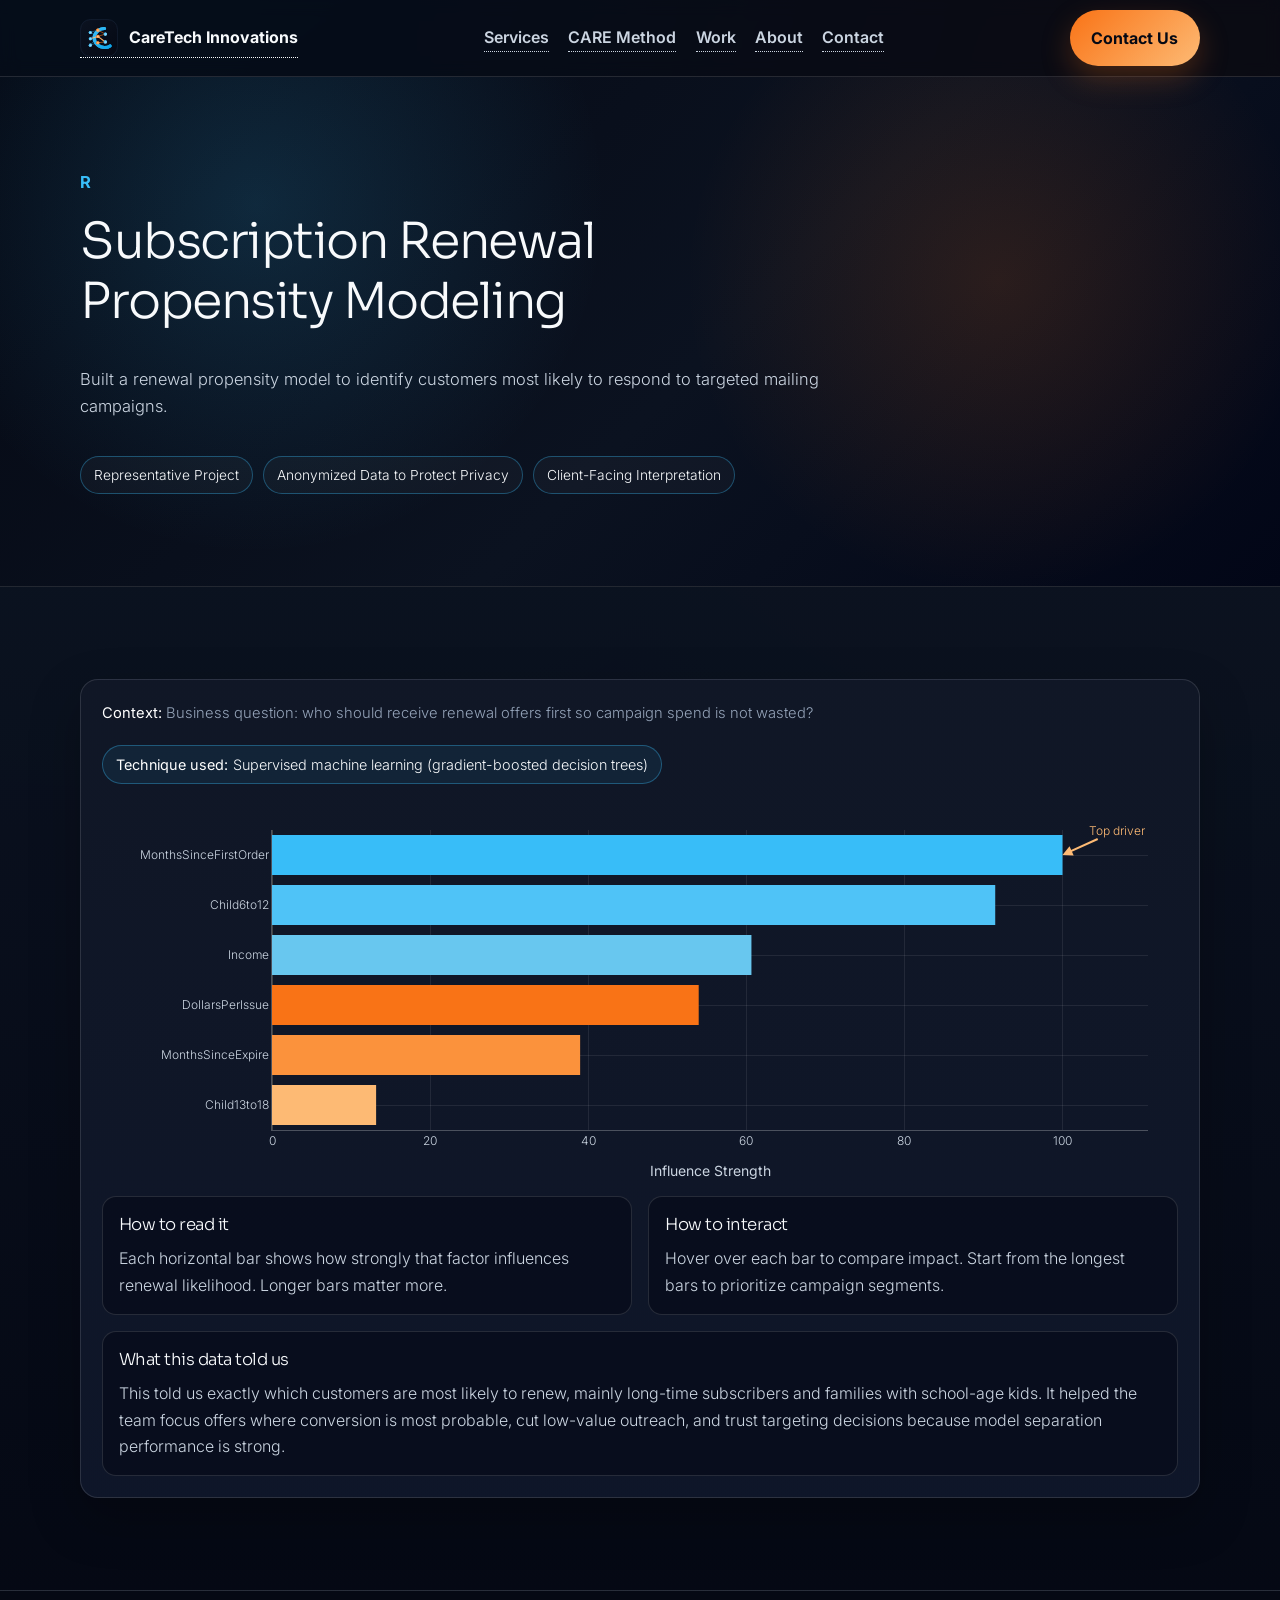
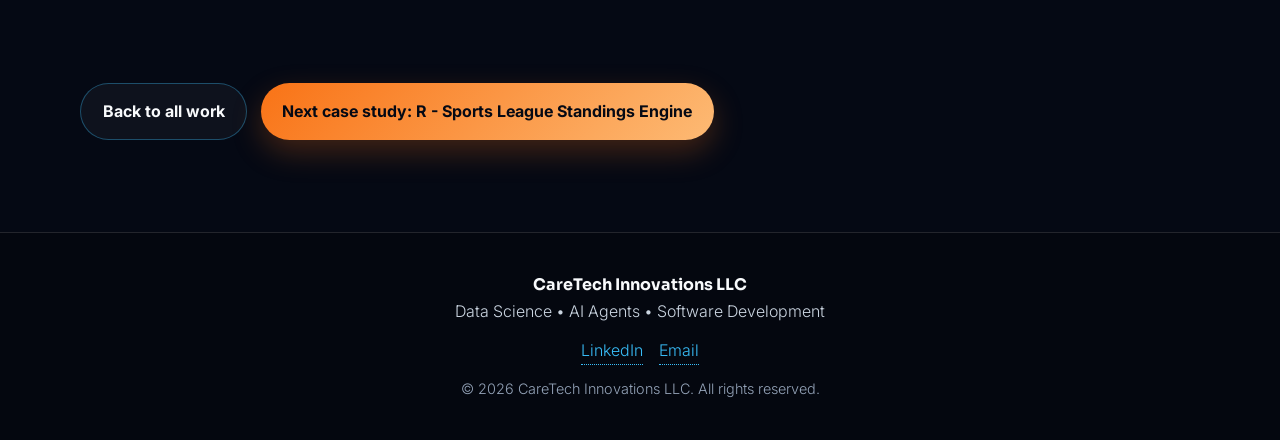
==== commit cfb55c62: "Added improvements" ====
--- a/case.html
+++ b/case.html
@@ -8,12 +8,29 @@
       name="description"
       content="Focused case details with one interactive dashboard, interpretation, and concise business conclusions."
     />
+    <link rel="canonical" href="https://caretechstudio.com/case.html" />
+    <meta property="og:type" content="website" />
+    <meta property="og:title" content="Case Details | CareTech Innovations LLC" />
+    <meta
+      property="og:description"
+      content="Review a focused CareTech case with one interactive dashboard, interpretation guidance, and concise business conclusions."
+    />
+    <meta property="og:url" content="https://caretechstudio.com/case.html" />
+    <meta property="og:image" content="https://caretechstudio.com/images/caretech-og-card.png" />
+    <meta name="twitter:card" content="summary_large_image" />
+    <meta name="twitter:title" content="Case Details | CareTech Innovations LLC" />
+    <meta
+      name="twitter:description"
+      content="Review a focused CareTech case with one interactive dashboard, interpretation guidance, and concise business conclusions."
+    />
+    <meta name="twitter:image" content="https://caretechstudio.com/images/caretech-og-card.png" />
     <link rel="preconnect" href="https://fonts.googleapis.com" />
     <link rel="preconnect" href="https://fonts.gstatic.com" crossorigin />
     <link
       href="https://fonts.googleapis.com/css2?family=Inter:wght@400;500;600;700;800&family=Sora:wght@500;600;700;800&display=swap"
       rel="stylesheet"
     />
+    <link rel="icon" type="image/svg+xml" href="images/caretech-logo.svg" />
     <link rel="stylesheet" href="assets/css/main.css" />
     <link rel="stylesheet" href="assets/css/custom.css" />
     <noscript><link rel="stylesheet" href="assets/css/noscript.css" /></noscript>
@@ -28,7 +45,6 @@
         <nav class="site-nav" aria-label="Primary navigation">
           <a href="index.html#services">Services</a>
           <a href="index.html#care">CARE Method</a>
-          <a href="index.html#process">Process</a>
           <a href="work.html">Work</a>
           <a href="index.html#about">About</a>
           <a href="index.html#contact">Contact</a>
@@ -66,6 +82,13 @@
             </div>
 
             <div id="case-chart" class="chart-canvas" aria-label="Case chart"></div>
+            <noscript>
+              <p class="work-meta">
+                This case view needs JavaScript to load the chart and interpretation details. You can
+                browse the case library at <a href="work.html">Work</a> or contact us via
+                <a href="mailto:carlos@caretechstudio.com">Email</a>.
+              </p>
+            </noscript>
 
             <div id="sql-viewer" class="sql-viewer is-hidden">
               <div class="demo-controls">
--- a/assets/css/custom.css
+++ b/assets/css/custom.css
@@ -320,8 +320,7 @@
 
 .service-card,
 .care-card,
-.founder-card,
-.process-grid li {
+.founder-card {
   background: linear-gradient(180deg, rgba(17, 24, 39, 0.95), rgba(15, 23, 42, 0.95));
   border: 1px solid var(--border-soft);
   border-radius: 18px;
@@ -335,7 +334,6 @@
 
 .service-card:hover,
 .care-card:hover,
-.process-grid li:hover,
 .founder-card:hover {
   transform: translateY(-6px);
   border-color: var(--border-orange);
@@ -344,7 +342,6 @@
 
 .service-card h3,
 .care-card h3,
-.process-grid h3,
 .founder-card h3 {
   margin-bottom: 0.55rem;
   font-size: 1.22rem;
@@ -359,35 +356,6 @@
 .care-card h3 span {
   color: var(--orange-main);
   font-size: 1.3em;
-}
-
-.process-grid {
-  list-style: none;
-  padding: 0;
-  margin: 0;
-  display: grid;
-  grid-template-columns: repeat(5, minmax(0, 1fr));
-  gap: 0.85rem;
-}
-
-.process-grid li {
-  position: relative;
-}
-
-.process-grid li::before {
-  content: "";
-  position: absolute;
-  top: 0.8rem;
-  left: 0.8rem;
-  width: 0.55rem;
-  height: 0.55rem;
-  border-radius: 50%;
-  background: var(--blue-main);
-  box-shadow: 0 0 16px var(--blue-glow);
-}
-
-.process-grid li h3 {
-  margin-left: 1.1rem;
 }
 
 .capability-tags {
@@ -639,6 +607,27 @@
   font-weight: 700;
 }
 
+#sql-viewer .result-table {
+  min-width: 100%;
+  table-layout: auto;
+}
+
+#sql-viewer .result-table th,
+#sql-viewer .result-table td {
+  white-space: normal;
+  overflow-wrap: anywhere;
+}
+
+#sql-viewer .result-table th:nth-child(2),
+#sql-viewer .result-table td:nth-child(2) {
+  width: 45%;
+}
+
+#sql-viewer .result-table th:nth-child(n + 3),
+#sql-viewer .result-table td:nth-child(n + 3) {
+  text-align: right;
+}
+
 #case-chart .result-table {
   min-width: 0;
 }
@@ -816,10 +805,6 @@
     grid-template-columns: repeat(2, minmax(0, 1fr));
   }
 
-  .process-grid {
-    grid-template-columns: repeat(2, minmax(0, 1fr));
-  }
-
   .work-preview-grid,
   .dashboard-grid,
   .work-grid,
@@ -872,13 +857,8 @@
   .work-preview-grid,
   .work-grid,
   .resource-grid,
-  .about-grid,
-  .process-grid {
+  .about-grid {
     grid-template-columns: 1fr;
-  }
-
-  .process-grid li::before {
-    top: 1rem;
   }
 
   .hero-copy h1 {
